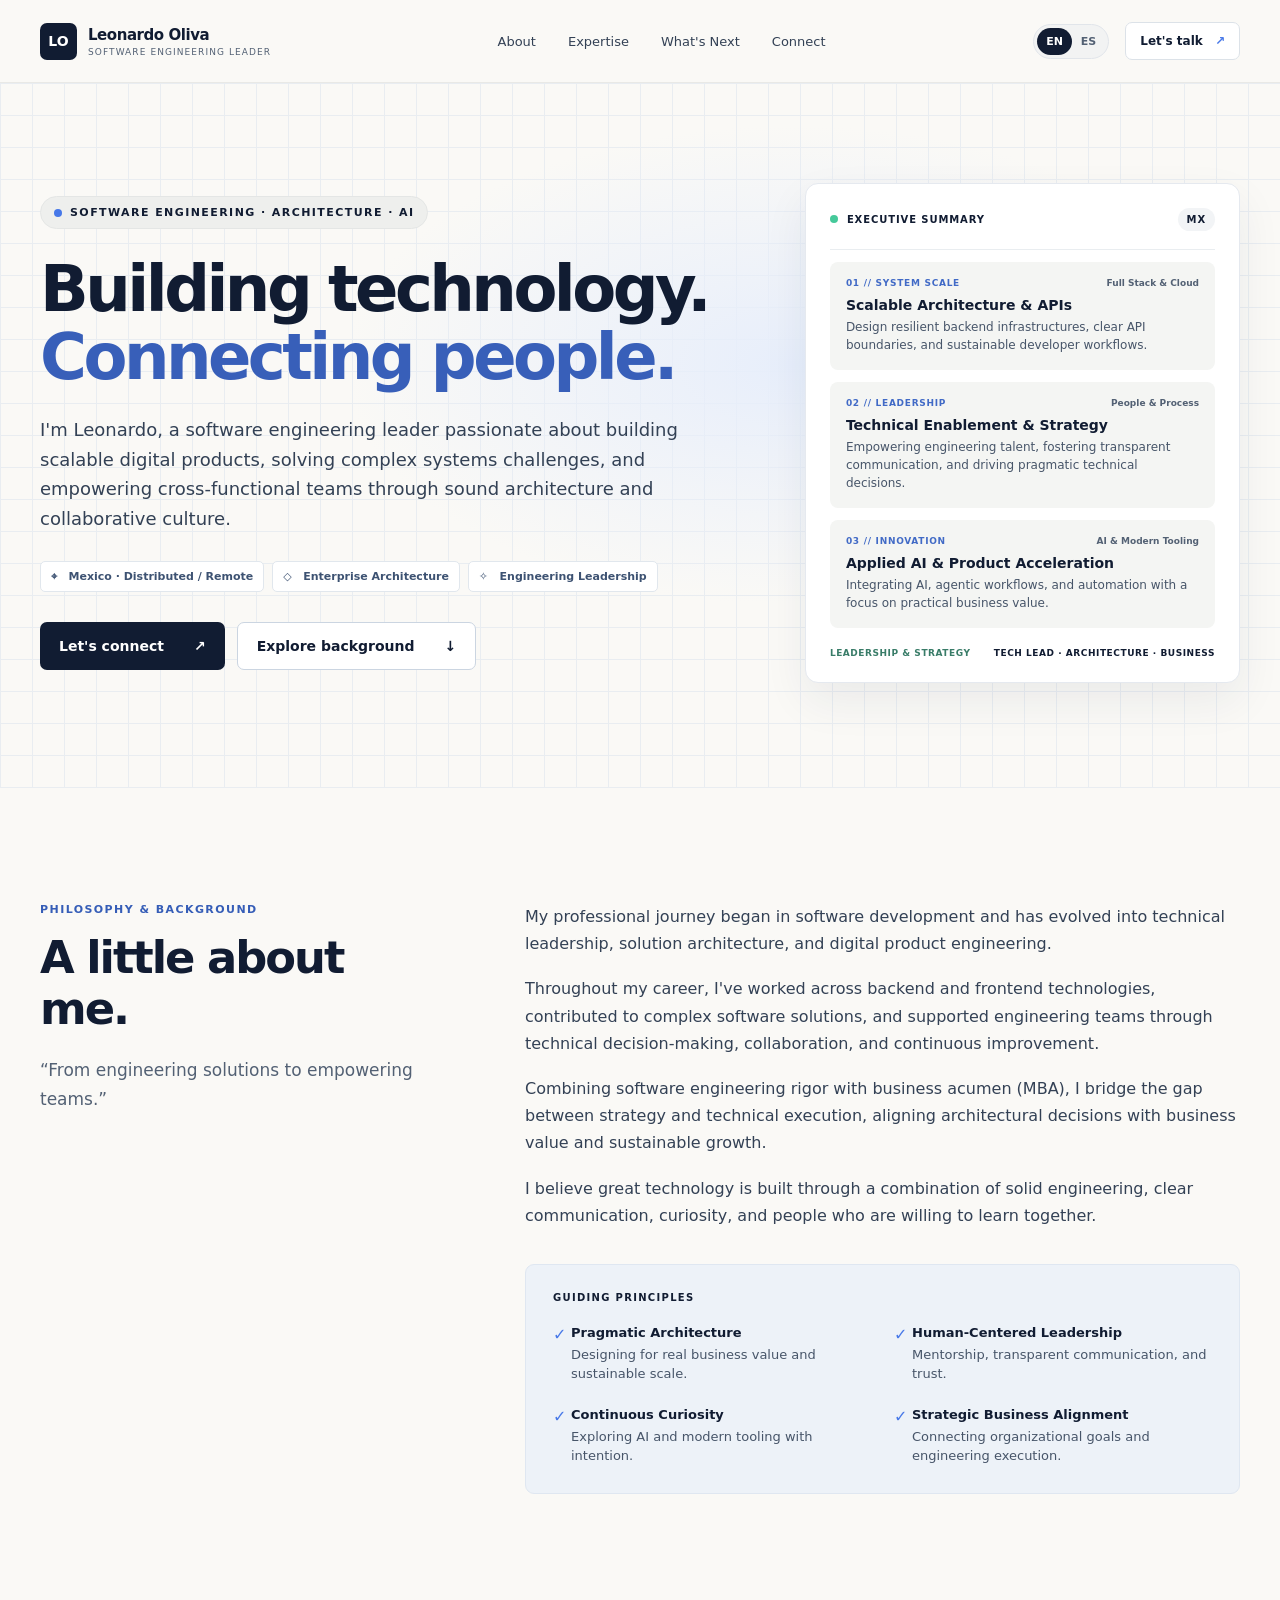
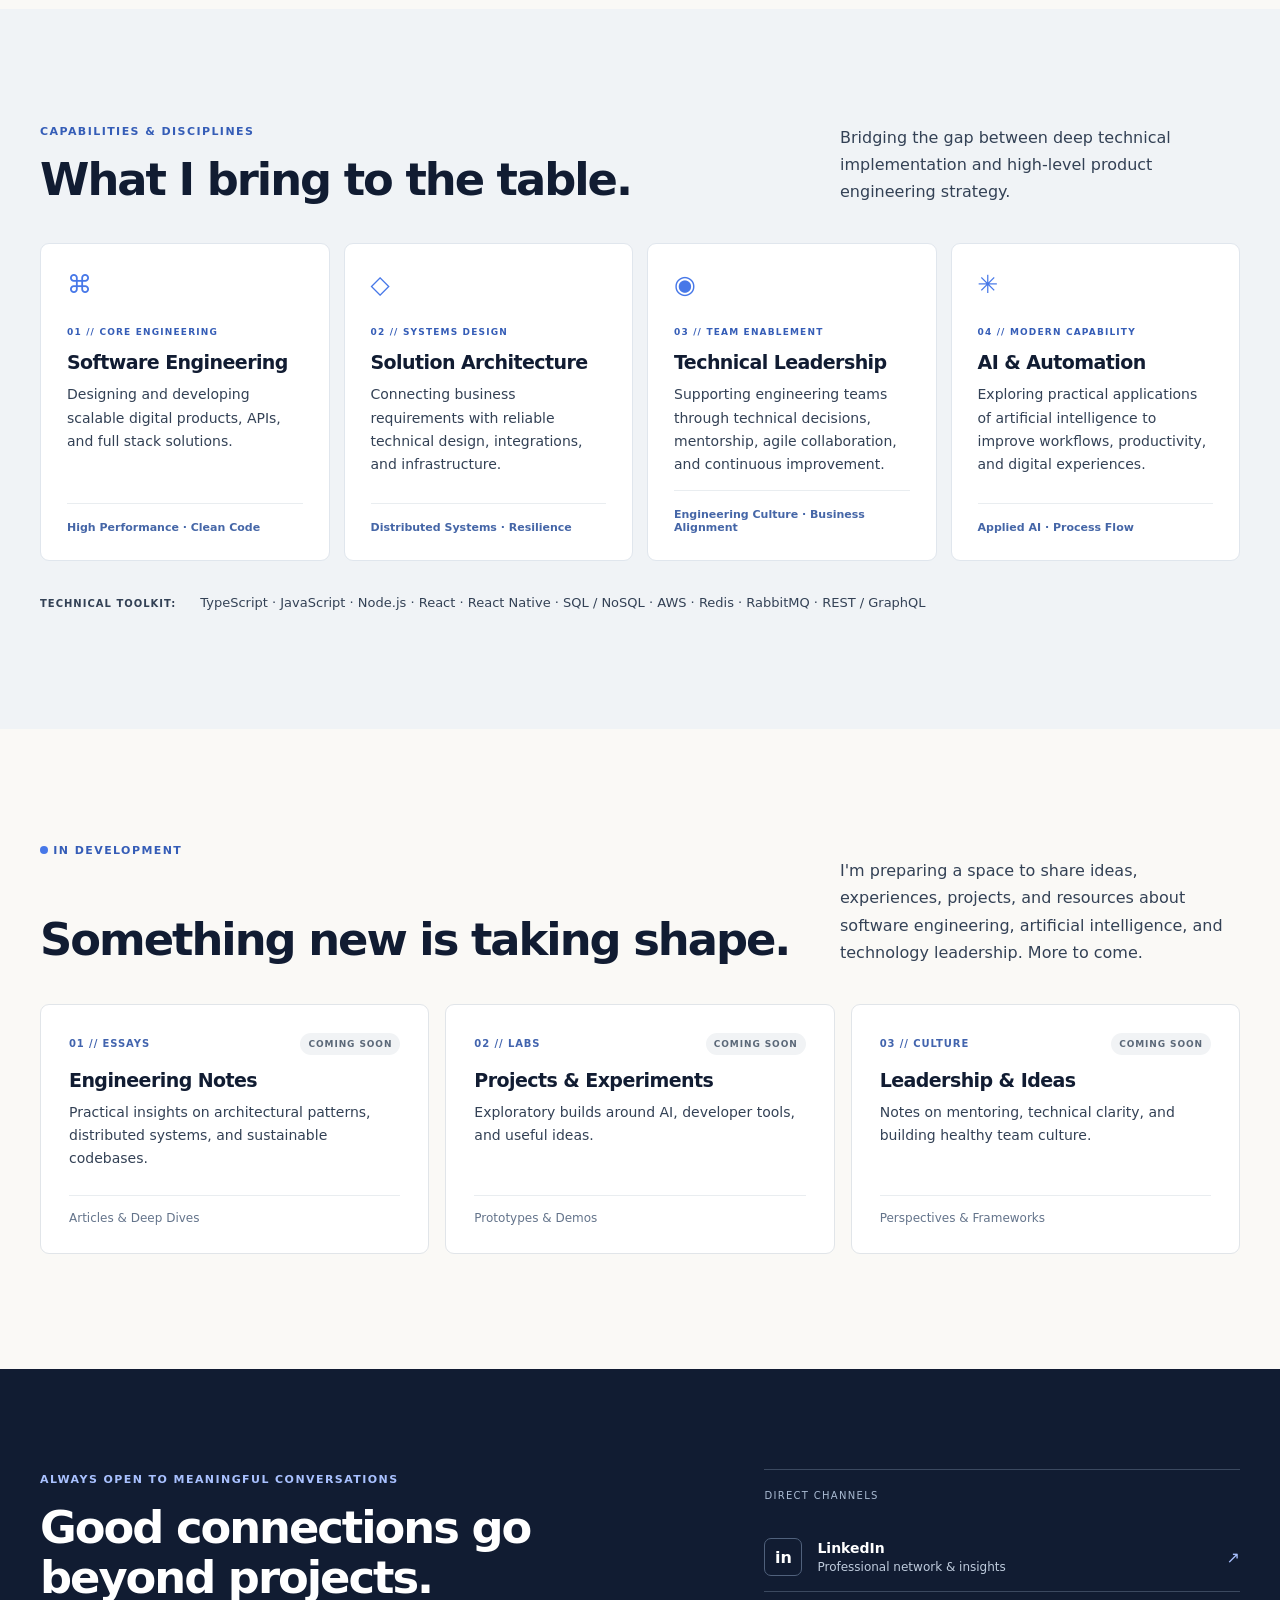
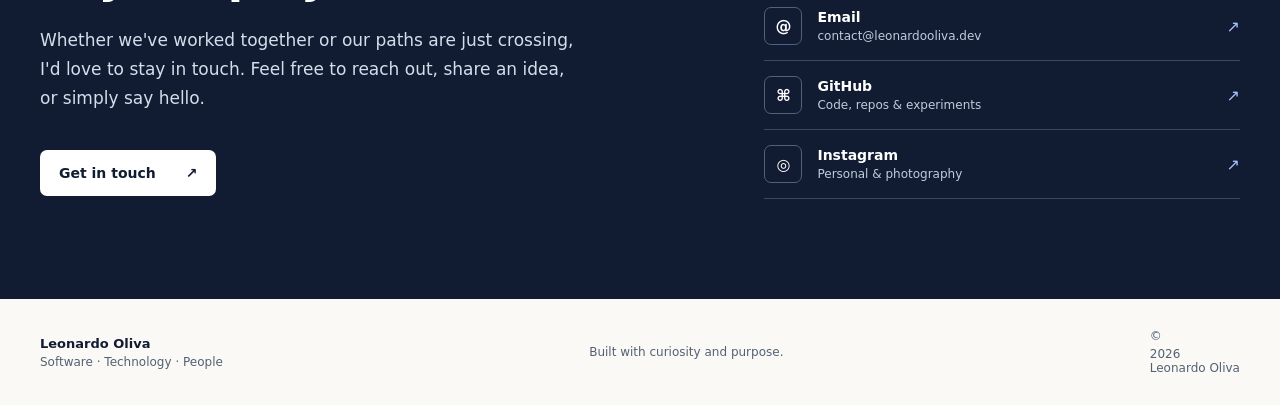
==== index.html @ d80d9355 "Update index" ====
<!doctype html>
<html lang="en"><head><meta charset="utf-8"><meta name="viewport" content="width=device-width,initial-scale=1"><meta name="theme-color" content="#faf9f6"><meta name="description" content="Leonardo Oliva — software engineering, architecture, and people."><meta property="og:type" content="website"><meta property="og:title" content="Leonardo Oliva — Software Engineering Leader"><meta property="og:description" content="Building technology. Connecting people."><meta name="twitter:card" content="summary"><link rel="icon" href="/favicon.svg" type="image/svg+xml"><link rel="stylesheet" href="/style.css"><title>Leonardo Oliva — Software Engineering Leader</title></head>
<body><a class="skip" href="#main" data-i="skip">Skip to content</a><header class="header"><div class="nav wrap"><a class="brand" href="#hero"><span class="logo">LO</span><span><strong>Leonardo Oliva</strong><small data-i="role">SOFTWARE ENGINEERING LEADER</small></span></a><nav id="nav-links" aria-label="Main navigation"><a href="#about" data-i="navAbout">About</a><a href="#expertise" data-i="navExpertise">Expertise</a><a href="#whats-next" data-i="navNext">What's Next</a><a href="#connect" data-i="navConnect">Connect</a></nav><div class="nav-actions"><div class="language" aria-label="Language selection"><button type="button" data-lang="en">EN</button><button type="button" data-lang="es">ES</button></div><a class="nav-cta" href="#connect"><span data-i="talk">Let's talk</span> <span aria-hidden="true">↗</span></a><button class="menu" type="button" aria-expanded="false" aria-controls="nav-links" aria-label="Open menu"><span></span><span></span></button></div></div></header>
<main id="main"><section id="hero" class="hero"><div class="wrap hero-grid"><div class="hero-copy"><div class="eyebrow pill"><span class="dot"></span><span data-i="heroLabel">SOFTWARE ENGINEERING · ARCHITECTURE · AI</span></div><h1><span data-i="hero1">Building technology.</span><br><span class="blue" data-i="hero2">Connecting people.</span></h1><p class="hero-text" data-i="heroDesc">I'm Leonardo, a software engineering leader passionate about building scalable digital products, solving complex systems challenges, and empowering cross-functional teams through sound architecture and collaborative culture.</p><div class="tags"><span data-i="tag1">⌖ &nbsp; Mexico · Distributed / Remote</span><span data-i="tag2">◇ &nbsp; Enterprise Architecture</span><span data-i="tag3">✧ &nbsp; Engineering Leadership</span></div><div class="buttons"><a class="button primary" href="#connect"><span data-i="connect">Let's connect</span><span>↗</span></a><a class="button secondary" href="#about"><span data-i="explore">Explore background</span><span>↓</span></a></div></div><aside class="summary"><div class="summary-head"><span><i class="green"></i><span data-i="summary">EXECUTIVE SUMMARY</span></span><span class="country">MX</span></div><div class="summary-item"><div class="item-top"><span data-i="s1label">01 // SYSTEM SCALE</span><span>Full Stack & Cloud</span></div><h3 data-i="s1title">Scalable Architecture & APIs</h3><p data-i="s1desc">Design resilient backend infrastructures, clear API boundaries, and sustainable developer workflows.</p></div><div class="summary-item"><div class="item-top"><span data-i="s2label">02 // LEADERSHIP</span><span data-i="s2tag">People & Process</span></div><h3 data-i="s2title">Technical Enablement & Strategy</h3><p data-i="s2desc">Empowering engineering talent, fostering transparent communication, and driving pragmatic technical decisions.</p></div><div class="summary-item"><div class="item-top"><span data-i="s3label">03 // INNOVATION</span><span data-i="s3tag">AI & Modern Tooling</span></div><h3 data-i="s3title">Applied AI & Product Acceleration</h3><p data-i="s3desc">Integrating AI, agentic workflows, and automation with a focus on practical business value.</p></div><div class="summary-foot"><span data-i="leadership">LEADERSHIP & STRATEGY</span><span data-i="summaryFoot">TECH LEAD · ARCHITECTURE · BUSINESS</span></div></aside></div></section>
<section id="about" class="section wrap about"><div><div class="eyebrow" data-i="aboutLabel">PHILOSOPHY & BACKGROUND</div><h2 data-i="aboutTitle">A little about me.</h2><p class="quote" data-i="quote">“From engineering solutions to empowering teams.”</p></div><div class="about-body"><p data-i="bio1">My professional journey began in software development and has evolved into technical leadership, solution architecture, and digital product engineering.</p><p data-i="bio2">Throughout my career, I've worked across backend and frontend technologies, contributed to complex software solutions, and supported engineering teams through technical decision-making, collaboration, and continuous improvement.</p><p data-i="bio3">Combining software engineering rigor with business acumen (MBA), I bridge the gap between strategy and technical execution, aligning architectural decisions with business value and sustainable growth.</p><p data-i="bio4">I believe great technology is built through a combination of solid engineering, clear communication, curiosity, and people who are willing to learn together.</p><div class="principles"><h3 data-i="principles">GUIDING PRINCIPLES</h3><div class="principles-grid"><div><b data-i="p1">Pragmatic Architecture</b><span data-i="p1d">Designing for real business value and sustainable scale.</span></div><div><b data-i="p2">Human-Centered Leadership</b><span data-i="p2d">Mentorship, transparent communication, and trust.</span></div><div><b data-i="p3">Continuous Curiosity</b><span data-i="p3d">Exploring AI and modern tooling with intention.</span></div><div><b data-i="p4">Strategic Business Alignment</b><span data-i="p4d">Connecting organizational goals and engineering execution.</span></div></div></div></div></section>
<section id="expertise" class="section expertise"><div class="wrap"><div class="section-head"><div><div class="eyebrow" data-i="expertLabel">CAPABILITIES & DISCIPLINES</div><h2 data-i="expertTitle">What I bring to the table.</h2></div><p data-i="expertIntro">Bridging the gap between deep technical implementation and high-level product engineering strategy.</p></div><div class="cards"><article class="card"><div class="card-icon">⌘</div><div class="eyebrow" data-i="e1label">01 // CORE ENGINEERING</div><h3 data-i="e1">Software Engineering</h3><p data-i="e1d">Designing and developing scalable digital products, APIs, and full stack solutions.</p><div class="card-foot" data-i="e1f">High Performance · Clean Code</div></article><article class="card"><div class="card-icon">◇</div><div class="eyebrow" data-i="e2label">02 // SYSTEMS DESIGN</div><h3 data-i="e2">Solution Architecture</h3><p data-i="e2d">Connecting business requirements with reliable technical design, integrations, and infrastructure.</p><div class="card-foot" data-i="e2f">Distributed Systems · Resilience</div></article><article class="card"><div class="card-icon">◉</div><div class="eyebrow" data-i="e3label">03 // TEAM ENABLEMENT</div><h3 data-i="e3">Technical Leadership</h3><p data-i="e3d">Supporting engineering teams through technical decisions, mentorship, agile collaboration, and continuous improvement.</p><div class="card-foot" data-i="e3f">Engineering Culture · Business Alignment</div></article><article class="card"><div class="card-icon">✳</div><div class="eyebrow" data-i="e4label">04 // MODERN CAPABILITY</div><h3 data-i="e4">AI & Automation</h3><p data-i="e4d">Exploring practical applications of artificial intelligence to improve workflows, productivity, and digital experiences.</p><div class="card-foot" data-i="e4f">Applied AI · Process Flow</div></article></div><div class="toolkit"><b data-i="toolkit">TECHNICAL TOOLKIT:</b><span>TypeScript · JavaScript · Node.js · React · React Native · SQL / NoSQL · AWS · Redis · RabbitMQ · REST / GraphQL</span></div></div></section>
<section id="whats-next" class="section wrap next"><div class="eyebrow"><span class="dot"></span> <span data-i="development">IN DEVELOPMENT</span></div><div class="section-head"><h2 data-i="nextTitle">Something new is taking shape.</h2><p data-i="nextDesc">I'm preparing a space to share ideas, experiences, projects, and resources about software engineering, artificial intelligence, and technology leadership. More to come.</p></div><div class="next-grid"><article><div class="next-top"><span data-i="n1label">01 // ESSAYS</span><span data-i="soon">COMING SOON</span></div><h3 data-i="n1">Engineering Notes</h3><p data-i="n1d">Practical insights on architectural patterns, distributed systems, and sustainable codebases.</p><div class="next-foot" data-i="n1f">Articles & Deep Dives</div></article><article><div class="next-top"><span data-i="n2label">02 // LABS</span><span data-i="soon">COMING SOON</span></div><h3 data-i="n2">Projects & Experiments</h3><p data-i="n2d">Exploratory builds around AI, developer tools, and useful ideas.</p><div class="next-foot" data-i="n2f">Prototypes & Demos</div></article><article><div class="next-top"><span data-i="n3label">03 // CULTURE</span><span data-i="soon">COMING SOON</span></div><h3 data-i="n3">Leadership & Ideas</h3><p data-i="n3d">Notes on mentoring, technical clarity, and building healthy team culture.</p><div class="next-foot" data-i="n3f">Perspectives & Frameworks</div></article></div></section>
<section id="connect" class="contact"><div class="wrap contact-grid"><div><div class="eyebrow light" data-i="contactLabel">ALWAYS OPEN TO MEANINGFUL CONVERSATIONS</div><h2 data-i="contactTitle">Good connections go beyond projects.</h2><p data-i="contactDesc">Whether we've worked together or our paths are just crossing, I'd love to stay in touch. Feel free to reach out, share an idea, or simply say hello.</p><a class="button white" data-contact="email" href="mailto:contact@leonardooliva.dev"><span data-i="getInTouch">Get in touch</span><span>↗</span></a></div><div class="channels"><div class="channels-title" data-i="channels">DIRECT CHANNELS</div><a data-contact="linkedin" href="https://www.linkedin.com/in/leonardo-oliva" target="_blank" rel="noopener noreferrer"><span class="channel-icon">in</span><span><b>LinkedIn</b><small data-i="linkedinDesc">Professional network & insights</small></span><span class="arrow">↗</span></a><a data-contact="email" href="mailto:contact@leonardooliva.dev"><span class="channel-icon">@</span><span><b>Email</b><small data-contact-text="email">contact@leonardooliva.dev</small></span><span class="arrow">↗</span></a><a data-contact="github" href="https://github.com/leonardooliva" target="_blank" rel="noopener noreferrer"><span class="channel-icon">⌘</span><span><b>GitHub</b><small data-i="githubDesc">Code, repos & experiments</small></span><span class="arrow">↗</span></a><a data-contact="instagram" href="https://instagram.com/" target="_blank" rel="noopener noreferrer"><span class="channel-icon">◎</span><span><b>Instagram</b><small data-i="instagramDesc">Personal & photography</small></span><span class="arrow">↗</span></a></div></div></section></main><footer><div class="wrap footer"><div><b>Leonardo Oliva</b><span data-i="footerTag">Software · Technology · People</span></div><p data-i="footerText">Built with curiosity and purpose.</p><small>© <span id="year"></span> Leonardo Oliva</small></div></footer><script src="/app.js" defer></script></body></html>
---- style.css ----
:root{--ink:#111c32;--blue:#4778e8;--muted:#475569;--line:#dce2e8;--paper:#faf9f6}*{box-sizing:border-box}html{scroll-behavior:smooth;scroll-padding-top:90px}body{margin:0;background:var(--paper);color:var(--ink);font-family:Inter,system-ui,-apple-system,BlinkMacSystemFont,"Segoe UI",sans-serif;-webkit-font-smoothing:antialiased}a{color:inherit;text-decoration:none}button{font:inherit}a:focus-visible,button:focus-visible{outline:3px solid #4778e8;outline-offset:4px}.skip{position:absolute;left:-999px}.skip:focus{left:1rem;top:1rem;z-index:20;background:white;padding:1rem}.wrap{width:min(1200px,calc(100% - 64px));margin:auto}.header{position:sticky;top:0;z-index:10;background:rgba(250,249,246,.94);border-bottom:1px solid #e9e9e6;backdrop-filter:blur(14px)}.nav{height:82px;display:flex;align-items:center;gap:35px}.brand{display:flex;align-items:center;gap:11px;min-width:250px}.logo{display:grid;place-items:center;width:37px;height:37px;border-radius:7px;background:var(--ink);color:white;font-weight:800;font-size:14px}.brand strong,.brand small{display:block}.brand strong{font-size:15px;letter-spacing:-.03em}.brand small{font-size:9px;letter-spacing:.12em;color:#536174;margin-top:3px}.nav nav{display:flex;align-items:center;justify-content:center;gap:32px;flex:1}.nav nav a{font-size:13px;color:#334155}.nav nav a:hover{color:var(--blue)}.nav-actions{display:flex;align-items:center;gap:16px}.language{display:flex;padding:3px;border:1px solid #e1e5ea;border-radius:30px;background:#f2f3f3}.language button{border:0;background:transparent;color:#536174;border-radius:20px;font-size:11px;font-weight:700;padding:7px 9px;cursor:pointer}.language button.active{background:var(--ink);color:#fff}.nav-cta{font-size:12px;font-weight:700;border:1px solid var(--line);border-radius:7px;padding:11px 14px;background:#fff;white-space:nowrap}.nav-cta span:last-child{color:var(--blue);margin-left:8px}.menu{display:none}.hero{background:radial-gradient(ellipse at 62% 40%,#e7eefb 0,transparent 40%),linear-gradient(#e9edf1 1px,transparent 1px),linear-gradient(90deg,#e9edf1 1px,transparent 1px);background-size:auto,32px 32px,32px 32px}.hero-grid{display:grid;grid-template-columns:1.25fr .8fr;gap:85px;align-items:center;padding-top:100px;padding-bottom:105px}.eyebrow{font-size:11px;letter-spacing:.13em;font-weight:800;color:#355db7}.pill{display:inline-flex;align-items:center;gap:8px;color:var(--ink);background:#eeefed;border:1px solid #e4e6e5;border-radius:30px;padding:9px 13px}.dot,.green{display:inline-block;width:8px;height:8px;border-radius:50%;background:#4778e8}.green{background:#45c99a;margin-right:9px}h1,h2,h3,p{margin-top:0}h1{font-size:clamp(43px,5vw,66px);letter-spacing:-.055em;line-height:1.05;margin:27px 0 24px;font-weight:750}.blue{color:#385fb9}.hero-text{font-size:18px;line-height:1.65;max-width:650px;color:#334155}.tags{display:flex;flex-wrap:wrap;gap:8px;margin:27px 0}.tags span{font-size:11px;font-weight:700;color:#3d5272;background:#fff;border:1px solid #e1e7ed;padding:8px 10px;border-radius:5px}.buttons{display:flex;gap:12px;flex-wrap:wrap;margin-top:30px}.button{display:inline-flex;justify-content:space-between;align-items:center;gap:30px;padding:15px 19px;border-radius:7px;font-size:14px;font-weight:700;transition:transform .2s,background .2s}.button:hover{transform:translateY(-2px)}.primary{background:var(--ink);color:white}.secondary{border:1px solid #cbd5e1;background:white}.summary{background:#fff;border:1px solid #e5e9ef;border-radius:13px;padding:24px;box-shadow:0 18px 45px #172c4712}.summary-head,.summary-foot,.item-top,.next-top{display:flex;justify-content:space-between;align-items:center}.summary-head{font-size:10px;font-weight:800;letter-spacing:.09em;border-bottom:1px solid #e9edf0;padding-bottom:18px}.country{background:#f2f4f6;border-radius:20px;padding:6px 9px}.summary-item{background:#f4f5f3;border-radius:8px;padding:16px;margin-top:12px}.item-top{font-size:9px;font-weight:800;letter-spacing:.08em;color:#416ac6;gap:10px}.item-top span:last-child{color:#536174;letter-spacing:0}.summary-item h3{font-size:14px;margin:9px 0 5px}.summary-item p{font-size:12px;line-height:1.5;color:#475569;margin:0}.summary-foot{margin-top:20px;font-size:9px;font-weight:800;letter-spacing:.06em;gap:10px}.summary-foot span:first-child{color:#397c68}.section{padding-top:115px;padding-bottom:115px}.about{display:grid;grid-template-columns:.7fr 1.3fr;gap:100px}h2{font-size:clamp(34px,3.5vw,48px);letter-spacing:-.045em;line-height:1.13;margin:17px 0 22px}p{line-height:1.7;color:#334155}.quote{font-size:17px;color:#536174}.about-body>p{font-size:16px;margin-bottom:18px}.principles{margin-top:35px;padding:27px;background:#edf2f8;border:1px solid #dfe7f1;border-radius:9px}.principles h3,.channels-title{font-size:10px;letter-spacing:.13em;margin-bottom:22px}.principles-grid{display:grid;grid-template-columns:1fr 1fr;gap:23px}.principles-grid div{padding-left:18px;position:relative}.principles-grid div:before{content:'✓';position:absolute;left:0;color:#4778e8}.principles-grid b,.principles-grid span{display:block;font-size:13px}.principles-grid span{margin-top:5px;color:#475569;line-height:1.5}.expertise{background:#f0f3f6}.section-head{display:flex;justify-content:space-between;align-items:end;gap:40px;margin-bottom:38px}.section-head h2{margin-bottom:0}.section-head>p{max-width:400px;margin-bottom:0}.cards{display:grid;grid-template-columns:repeat(4,1fr);gap:14px}.card{background:white;border:1px solid #e0e6ed;border-radius:9px;padding:26px;display:flex;flex-direction:column;min-height:300px}.card-icon{font-size:25px;color:#4778e8;margin-bottom:28px}.card .eyebrow{font-size:9px}.card h3,.next-grid h3{font-size:19px;letter-spacing:-.03em;margin:14px 0 10px}.card p,.next-grid p{font-size:14px;line-height:1.65}.card-foot{border-top:1px solid #e9edf0;margin-top:auto;padding-top:17px;color:#4566a7;font-size:11px;font-weight:700}.toolkit{display:flex;gap:24px;align-items:baseline;margin-top:30px;font-size:13px;color:#334155;line-height:1.8}.toolkit b{white-space:nowrap;font-size:10px;letter-spacing:.1em}.next .section-head{align-items:end}.next-grid{display:grid;grid-template-columns:repeat(3,1fr);gap:16px}.next-grid article{padding:28px;background:#fff;border:1px solid #e1e5e9;border-radius:9px;min-height:230px;display:flex;flex-direction:column}.next-top{font-size:10px;letter-spacing:.09em;font-weight:800;color:#4264ae}.next-top span:last-child{color:#5b6878;background:#f1f3f5;border-radius:20px;padding:6px 8px;font-size:9px}.next-grid p{margin-bottom:25px}.next-foot{margin-top:auto;border-top:1px solid #e9edf0;padding-top:15px;color:#64748b;font-size:12px}.contact{background:#111c32;color:#fff;padding:100px 0}.contact-grid{display:grid;grid-template-columns:1fr .8fr;gap:130px;align-items:center}.contact h2{max-width:570px}.contact p{color:#d4deeb;max-width:540px;font-size:17px}.light{color:#a9c1ff}.white{margin-top:20px;background:white;color:var(--ink)}.channels{border-top:1px solid #3b4960}.channels-title{color:#aabbd3;padding-top:20px}.channels a{display:flex;align-items:center;gap:15px;padding:15px 0;border-bottom:1px solid #3b4960}.channel-icon{display:grid;place-items:center;width:38px;height:38px;border:1px solid #50617c;border-radius:7px;font-weight:700}.channels b,.channels small{display:block}.channels b{font-size:14px}.channels small{font-size:12px;color:#bfccdd;margin-top:4px}.arrow{margin-left:auto;color:#a9c1ff}.footer{display:flex;align-items:center;justify-content:space-between;gap:20px;padding-top:30px;padding-bottom:30px}.footer b,.footer span{display:block}.footer b{font-size:13px}.footer span,.footer p,.footer small{font-size:12px;color:#536174}.footer span{margin-top:4px}.footer p{margin:0}@media(max-width:950px){.nav nav{gap:15px}.brand{min-width:200px}.hero-grid{gap:35px}.cards{grid-template-columns:repeat(2,1fr)}.contact-grid{gap:60px}}@media(max-width:700px){.wrap{width:min(100% - 40px,1200px)}.nav{height:70px}.brand{min-width:0;flex:1}.brand small{font-size:8px}.nav-cta{display:none}.nav nav{display:none;position:absolute;top:69px;left:0;right:0;background:#faf9f6;border-bottom:1px solid var(--line);padding:18px 20px 24px;box-shadow:0 15px 25px #111c3212}.nav nav.open{display:flex;flex-direction:column;align-items:stretch;gap:0}.nav nav a{font-size:15px;padding:13px}.menu{display:flex;width:38px;height:38px;border:1px solid var(--line);border-radius:7px;background:white;flex-direction:column;justify-content:center;align-items:center;gap:5px}.menu span{width:17px;height:2px;background:var(--ink)}.hero-grid{grid-template-columns:1fr;gap:45px;padding-top:65px;padding-bottom:70px}h1{font-size:clamp(39px,10vw,56px)}.hero-text{font-size:16px}.section{padding-top:75px;padding-bottom:75px}.about{grid-template-columns:1fr;gap:20px}.section-head{display:block}.section-head>p{margin-top:18px}.cards,.next-grid{grid-template-columns:1fr}.card{min-height:230px}.card-icon{margin-bottom:20px}.toolkit{display:block}.toolkit b{display:block;margin-bottom:8px}.contact{padding:75px 0}.contact-grid{grid-template-columns:1fr;gap:48px}.footer{align-items:flex-start;flex-direction:column}.principles-grid{grid-template-columns:1fr}.summary{padding:18px}.summary-foot{font-size:8px}.buttons .button{flex:1;white-space:nowrap}}@media(prefers-reduced-motion:reduce){html{scroll-behavior:auto}*,*:before,*:after{transition:none!important}}
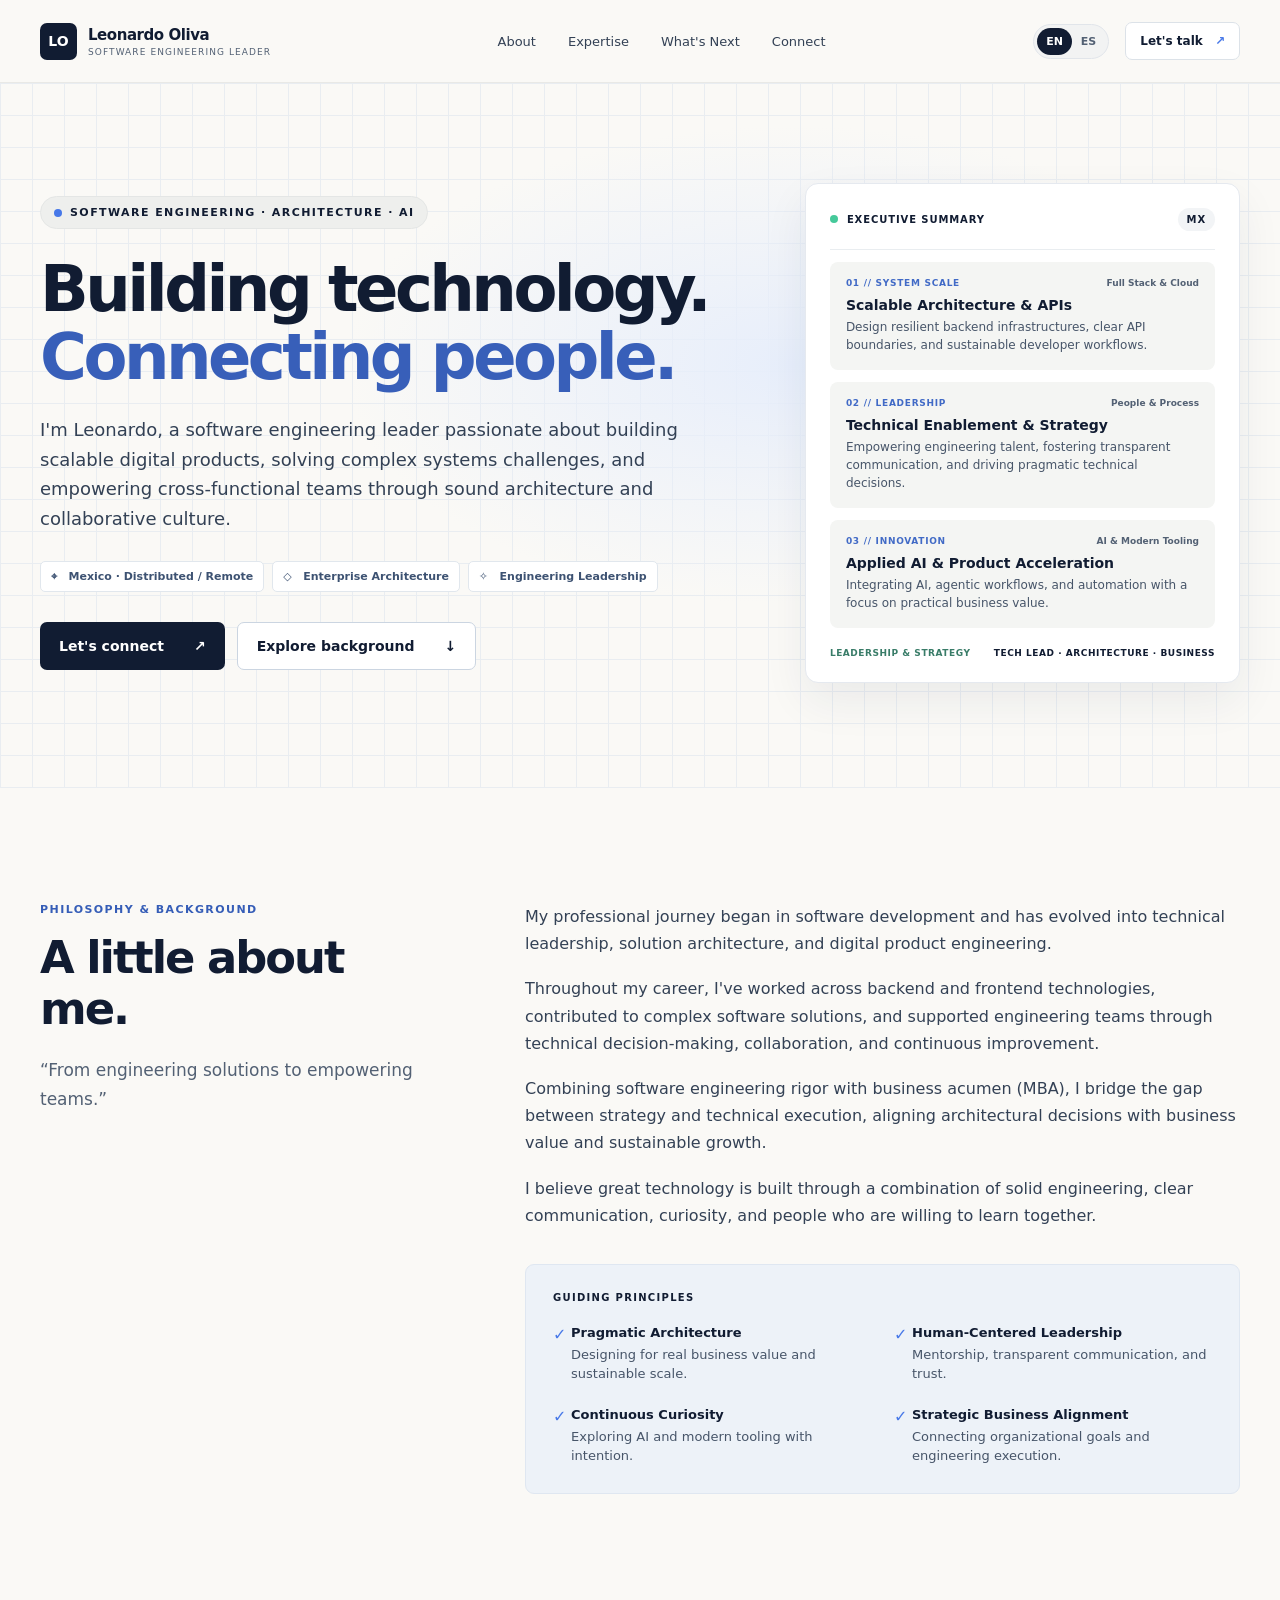
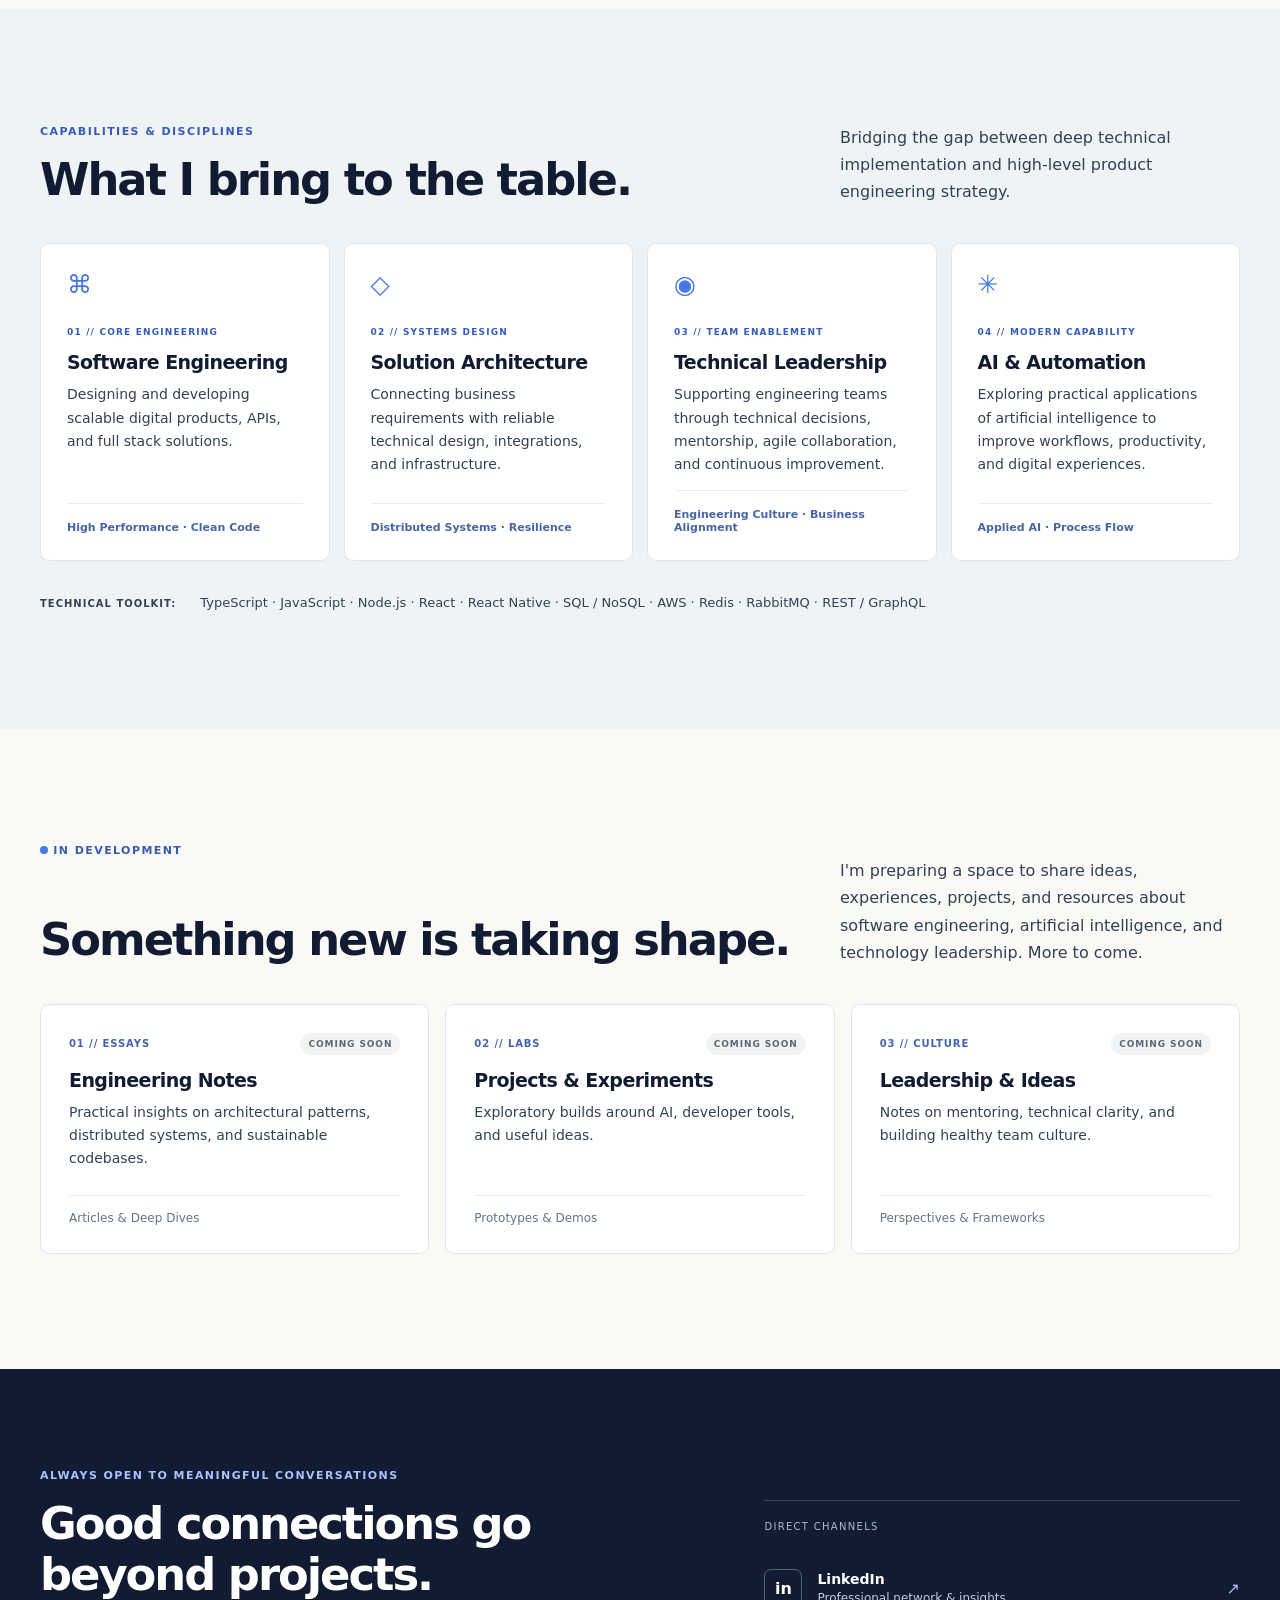
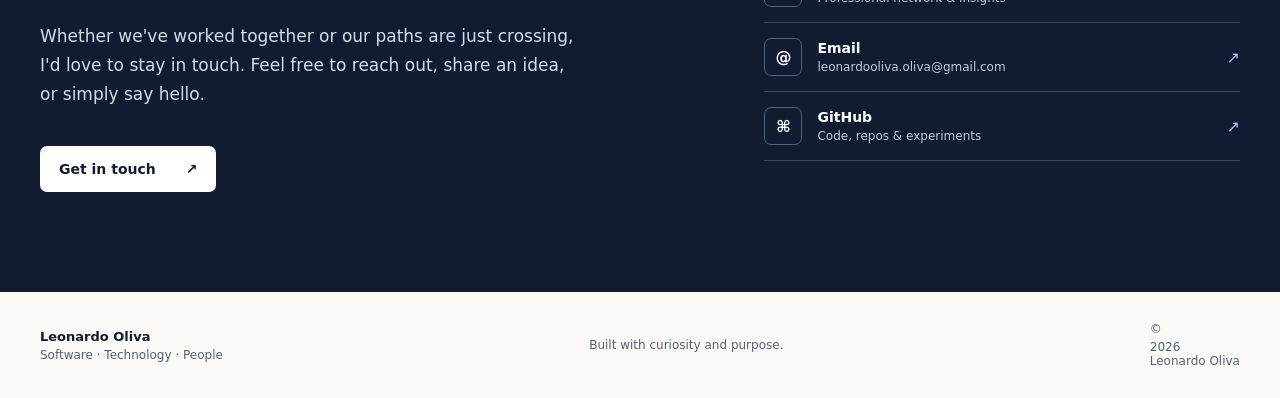
==== commit 03adf75f: "Update data" ====
--- a/index.html
+++ b/index.html
@@ -5,4 +5,4 @@
 <section id="about" class="section wrap about"><div><div class="eyebrow" data-i="aboutLabel">PHILOSOPHY & BACKGROUND</div><h2 data-i="aboutTitle">A little about me.</h2><p class="quote" data-i="quote">“From engineering solutions to empowering teams.”</p></div><div class="about-body"><p data-i="bio1">My professional journey began in software development and has evolved into technical leadership, solution architecture, and digital product engineering.</p><p data-i="bio2">Throughout my career, I've worked across backend and frontend technologies, contributed to complex software solutions, and supported engineering teams through technical decision-making, collaboration, and continuous improvement.</p><p data-i="bio3">Combining software engineering rigor with business acumen (MBA), I bridge the gap between strategy and technical execution, aligning architectural decisions with business value and sustainable growth.</p><p data-i="bio4">I believe great technology is built through a combination of solid engineering, clear communication, curiosity, and people who are willing to learn together.</p><div class="principles"><h3 data-i="principles">GUIDING PRINCIPLES</h3><div class="principles-grid"><div><b data-i="p1">Pragmatic Architecture</b><span data-i="p1d">Designing for real business value and sustainable scale.</span></div><div><b data-i="p2">Human-Centered Leadership</b><span data-i="p2d">Mentorship, transparent communication, and trust.</span></div><div><b data-i="p3">Continuous Curiosity</b><span data-i="p3d">Exploring AI and modern tooling with intention.</span></div><div><b data-i="p4">Strategic Business Alignment</b><span data-i="p4d">Connecting organizational goals and engineering execution.</span></div></div></div></div></section>
 <section id="expertise" class="section expertise"><div class="wrap"><div class="section-head"><div><div class="eyebrow" data-i="expertLabel">CAPABILITIES & DISCIPLINES</div><h2 data-i="expertTitle">What I bring to the table.</h2></div><p data-i="expertIntro">Bridging the gap between deep technical implementation and high-level product engineering strategy.</p></div><div class="cards"><article class="card"><div class="card-icon">⌘</div><div class="eyebrow" data-i="e1label">01 // CORE ENGINEERING</div><h3 data-i="e1">Software Engineering</h3><p data-i="e1d">Designing and developing scalable digital products, APIs, and full stack solutions.</p><div class="card-foot" data-i="e1f">High Performance · Clean Code</div></article><article class="card"><div class="card-icon">◇</div><div class="eyebrow" data-i="e2label">02 // SYSTEMS DESIGN</div><h3 data-i="e2">Solution Architecture</h3><p data-i="e2d">Connecting business requirements with reliable technical design, integrations, and infrastructure.</p><div class="card-foot" data-i="e2f">Distributed Systems · Resilience</div></article><article class="card"><div class="card-icon">◉</div><div class="eyebrow" data-i="e3label">03 // TEAM ENABLEMENT</div><h3 data-i="e3">Technical Leadership</h3><p data-i="e3d">Supporting engineering teams through technical decisions, mentorship, agile collaboration, and continuous improvement.</p><div class="card-foot" data-i="e3f">Engineering Culture · Business Alignment</div></article><article class="card"><div class="card-icon">✳</div><div class="eyebrow" data-i="e4label">04 // MODERN CAPABILITY</div><h3 data-i="e4">AI & Automation</h3><p data-i="e4d">Exploring practical applications of artificial intelligence to improve workflows, productivity, and digital experiences.</p><div class="card-foot" data-i="e4f">Applied AI · Process Flow</div></article></div><div class="toolkit"><b data-i="toolkit">TECHNICAL TOOLKIT:</b><span>TypeScript · JavaScript · Node.js · React · React Native · SQL / NoSQL · AWS · Redis · RabbitMQ · REST / GraphQL</span></div></div></section>
 <section id="whats-next" class="section wrap next"><div class="eyebrow"><span class="dot"></span> <span data-i="development">IN DEVELOPMENT</span></div><div class="section-head"><h2 data-i="nextTitle">Something new is taking shape.</h2><p data-i="nextDesc">I'm preparing a space to share ideas, experiences, projects, and resources about software engineering, artificial intelligence, and technology leadership. More to come.</p></div><div class="next-grid"><article><div class="next-top"><span data-i="n1label">01 // ESSAYS</span><span data-i="soon">COMING SOON</span></div><h3 data-i="n1">Engineering Notes</h3><p data-i="n1d">Practical insights on architectural patterns, distributed systems, and sustainable codebases.</p><div class="next-foot" data-i="n1f">Articles & Deep Dives</div></article><article><div class="next-top"><span data-i="n2label">02 // LABS</span><span data-i="soon">COMING SOON</span></div><h3 data-i="n2">Projects & Experiments</h3><p data-i="n2d">Exploratory builds around AI, developer tools, and useful ideas.</p><div class="next-foot" data-i="n2f">Prototypes & Demos</div></article><article><div class="next-top"><span data-i="n3label">03 // CULTURE</span><span data-i="soon">COMING SOON</span></div><h3 data-i="n3">Leadership & Ideas</h3><p data-i="n3d">Notes on mentoring, technical clarity, and building healthy team culture.</p><div class="next-foot" data-i="n3f">Perspectives & Frameworks</div></article></div></section>
-<section id="connect" class="contact"><div class="wrap contact-grid"><div><div class="eyebrow light" data-i="contactLabel">ALWAYS OPEN TO MEANINGFUL CONVERSATIONS</div><h2 data-i="contactTitle">Good connections go beyond projects.</h2><p data-i="contactDesc">Whether we've worked together or our paths are just crossing, I'd love to stay in touch. Feel free to reach out, share an idea, or simply say hello.</p><a class="button white" data-contact="email" href="mailto:contact@leonardooliva.dev"><span data-i="getInTouch">Get in touch</span><span>↗</span></a></div><div class="channels"><div class="channels-title" data-i="channels">DIRECT CHANNELS</div><a data-contact="linkedin" href="https://www.linkedin.com/in/leonardo-oliva" target="_blank" rel="noopener noreferrer"><span class="channel-icon">in</span><span><b>LinkedIn</b><small data-i="linkedinDesc">Professional network & insights</small></span><span class="arrow">↗</span></a><a data-contact="email" href="mailto:contact@leonardooliva.dev"><span class="channel-icon">@</span><span><b>Email</b><small data-contact-text="email">contact@leonardooliva.dev</small></span><span class="arrow">↗</span></a><a data-contact="github" href="https://github.com/leonardooliva" target="_blank" rel="noopener noreferrer"><span class="channel-icon">⌘</span><span><b>GitHub</b><small data-i="githubDesc">Code, repos & experiments</small></span><span class="arrow">↗</span></a><a data-contact="instagram" href="https://instagram.com/" target="_blank" rel="noopener noreferrer"><span class="channel-icon">◎</span><span><b>Instagram</b><small data-i="instagramDesc">Personal & photography</small></span><span class="arrow">↗</span></a></div></div></section></main><footer><div class="wrap footer"><div><b>Leonardo Oliva</b><span data-i="footerTag">Software · Technology · People</span></div><p data-i="footerText">Built with curiosity and purpose.</p><small>© <span id="year"></span> Leonardo Oliva</small></div></footer><script src="/app.js" defer></script></body></html>
+<section id="connect" class="contact"><div class="wrap contact-grid"><div><div class="eyebrow light" data-i="contactLabel">ALWAYS OPEN TO MEANINGFUL CONVERSATIONS</div><h2 data-i="contactTitle">Good connections go beyond projects.</h2><p data-i="contactDesc">Whether we've worked together or our paths are just crossing, I'd love to stay in touch. Feel free to reach out, share an idea, or simply say hello.</p><a class="button white" data-contact="email" href="mailto:leonardooliva.oliva@gmail.com"><span data-i="getInTouch">Get in touch</span><span>↗</span></a></div><div class="channels"><div class="channels-title" data-i="channels">DIRECT CHANNELS</div><a data-contact="linkedin" href="https://www.linkedin.com/in/leonardo-oliva-monjaras/" target="_blank" rel="noopener noreferrer"><span class="channel-icon">in</span><span><b>LinkedIn</b><small data-i="linkedinDesc">Professional network & insights</small></span><span class="arrow">↗</span></a><a data-contact="email" href="mailto:leonardooliva.oliva@gmail.com"><span class="channel-icon">@</span><span><b>Email</b><small data-contact-text="email">leonardooliva.oliva@gmail.com</small></span><span class="arrow">↗</span></a><a data-contact="github" href="https://github.com/LeoOliva" target="_blank" rel="noopener noreferrer"><span class="channel-icon">⌘</span><span><b>GitHub</b><small data-i="githubDesc">Code, repos & experiments</small></span><span class="arrow">↗</span></a></div></div></section></main><footer><div class="wrap footer"><div><b>Leonardo Oliva</b><span data-i="footerTag">Software · Technology · People</span></div><p data-i="footerText">Built with curiosity and purpose.</p><small>© <span id="year"></span> Leonardo Oliva</small></div></footer><script src="/app.js" defer></script></body></html>
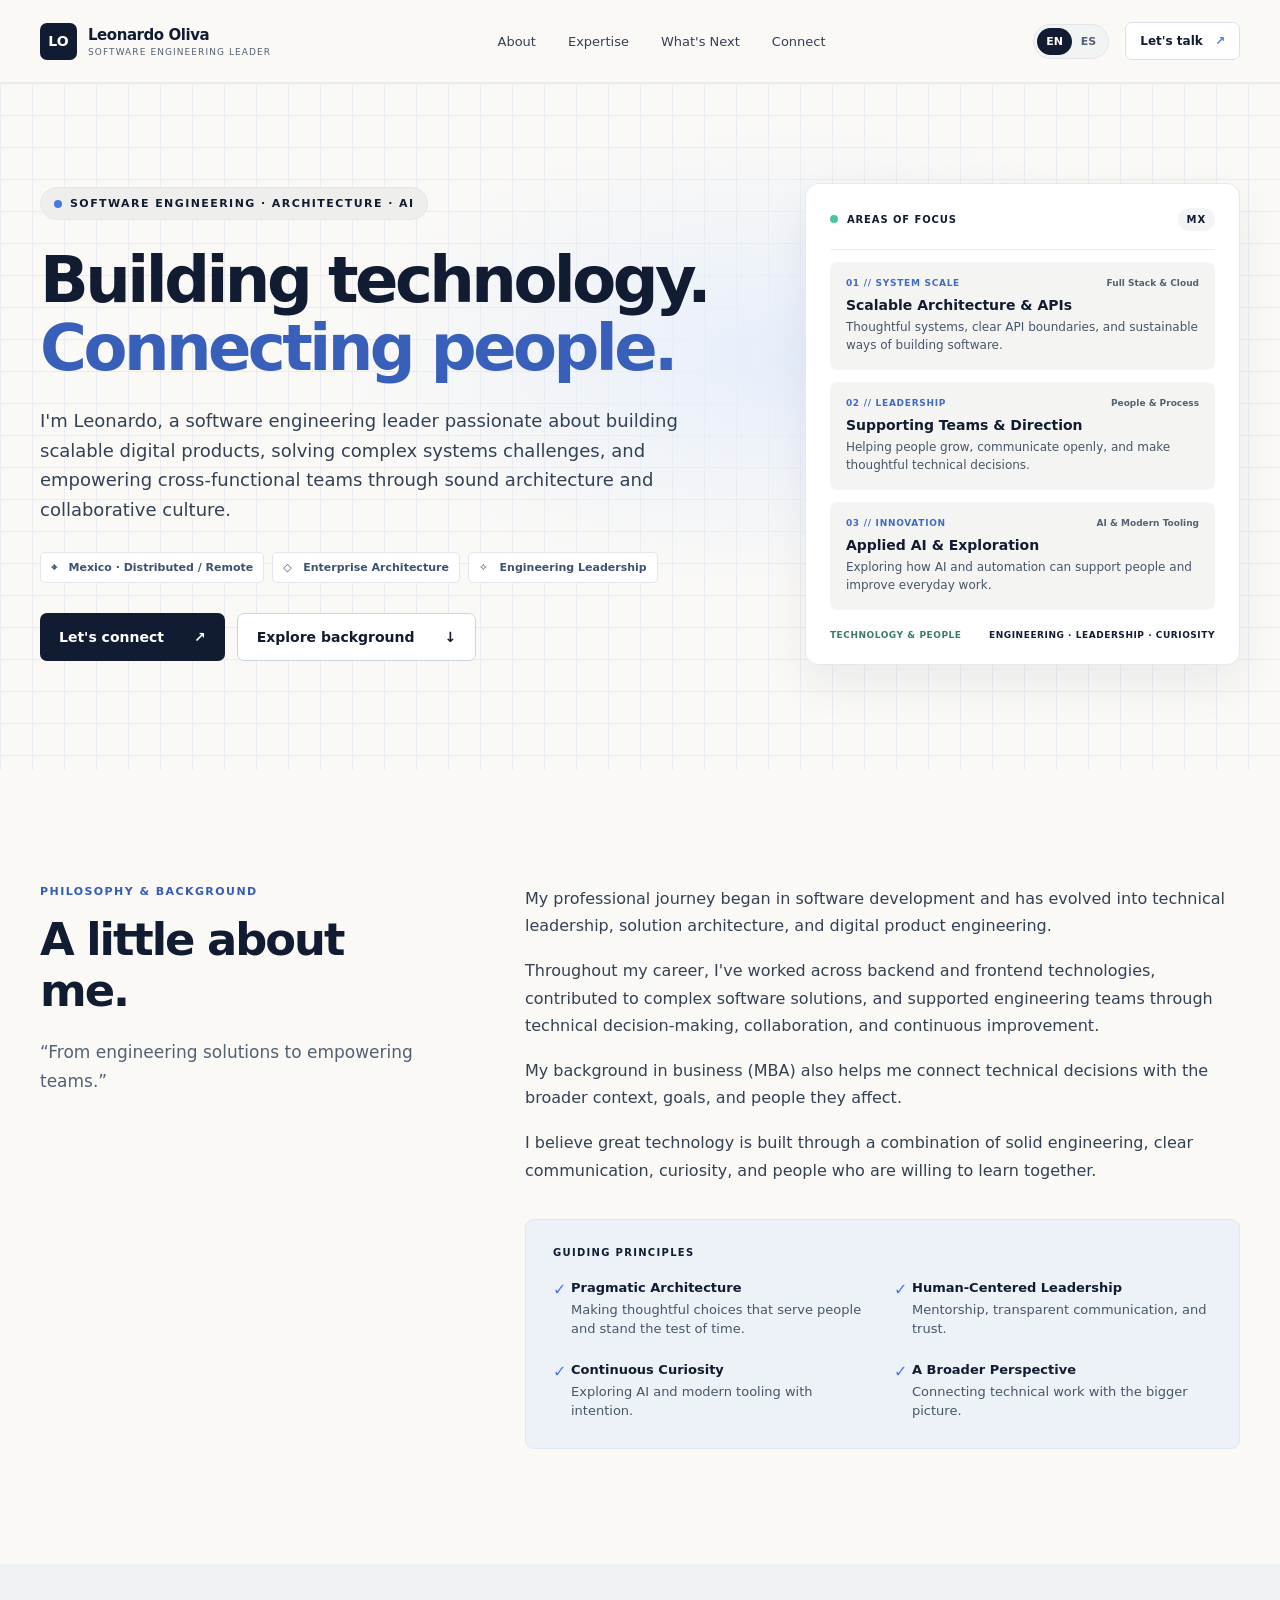
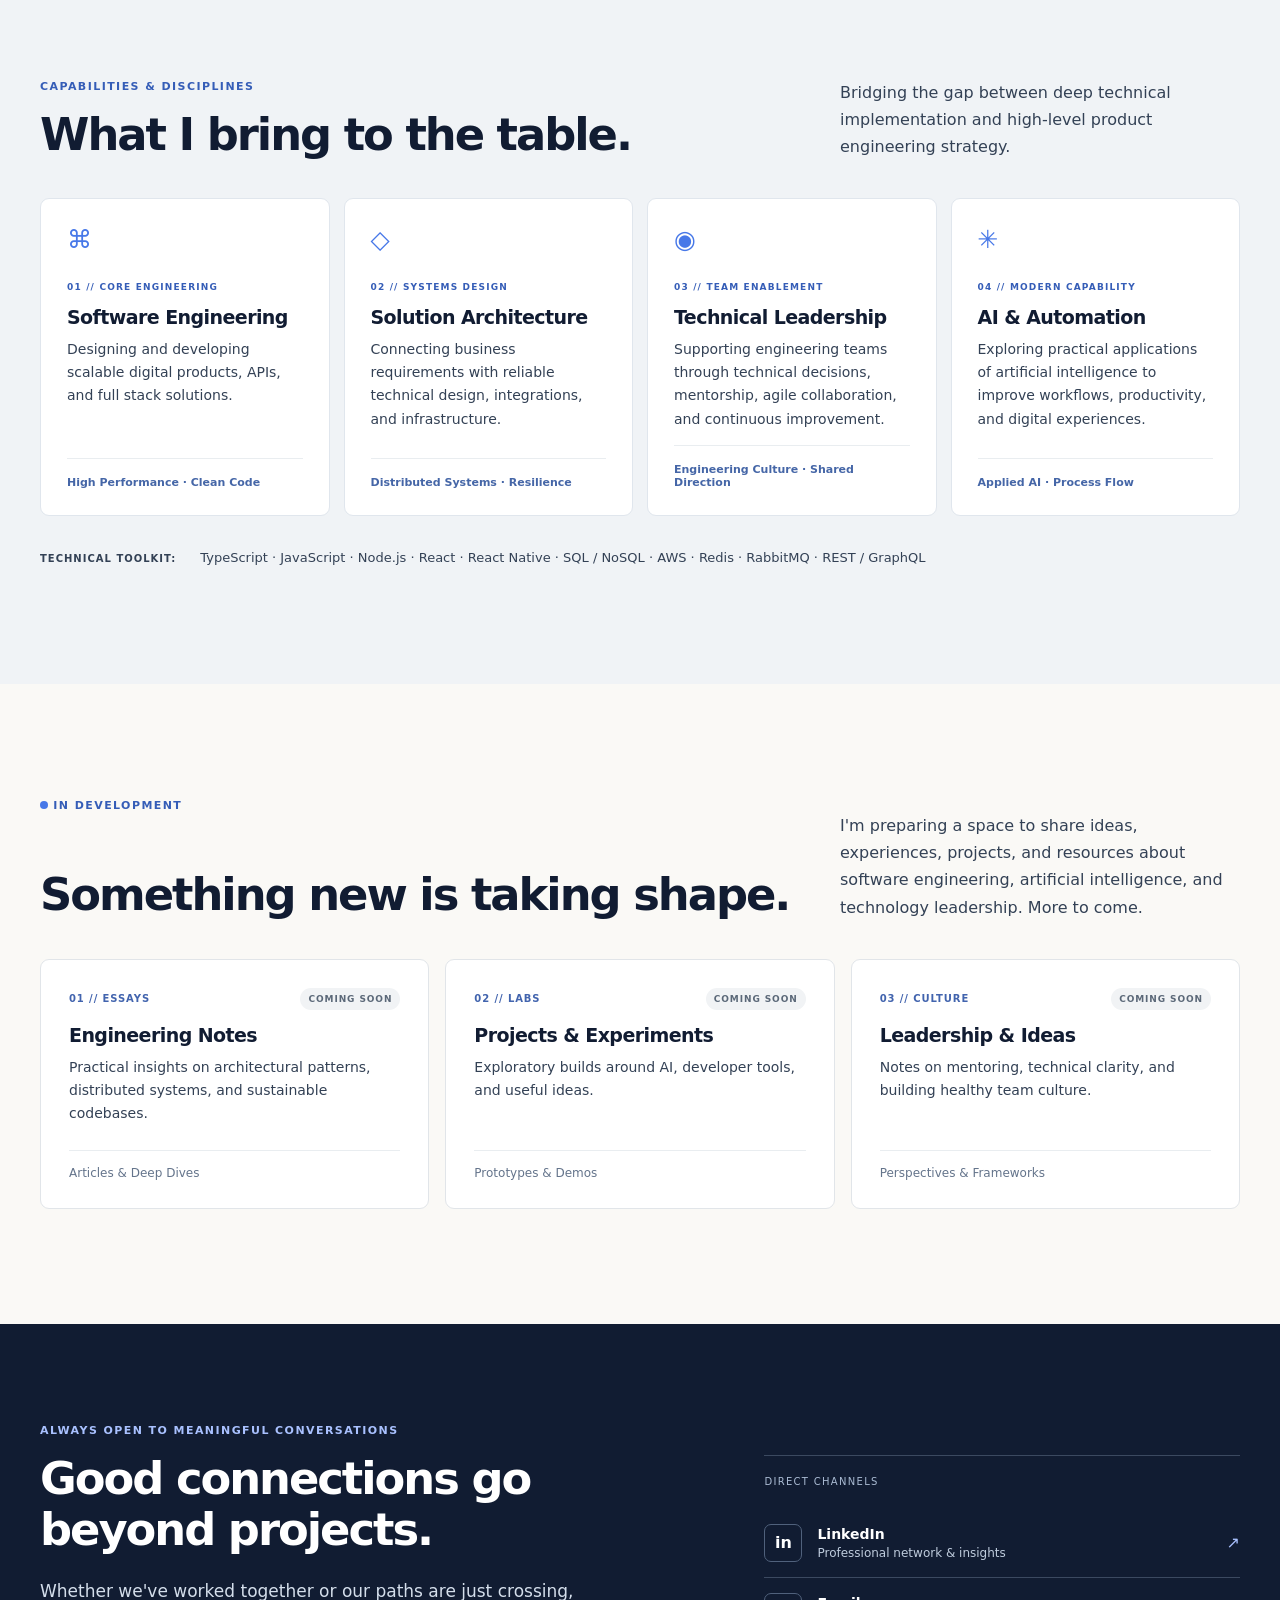
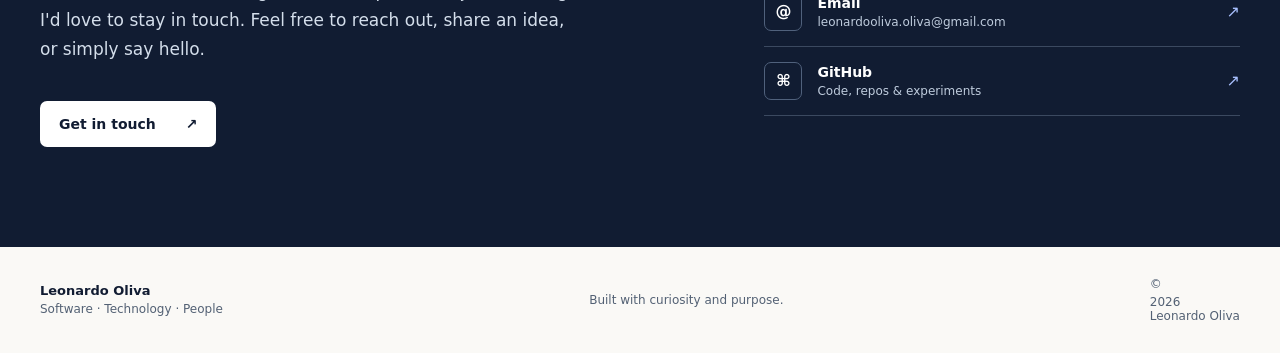
==== commit 39c8932b: "Update data" ====
--- a/index.html
+++ b/index.html
@@ -1,8 +1,8 @@
 <!doctype html>
 <html lang="en"><head><meta charset="utf-8"><meta name="viewport" content="width=device-width,initial-scale=1"><meta name="theme-color" content="#faf9f6"><meta name="description" content="Leonardo Oliva — software engineering, architecture, and people."><meta property="og:type" content="website"><meta property="og:title" content="Leonardo Oliva — Software Engineering Leader"><meta property="og:description" content="Building technology. Connecting people."><meta name="twitter:card" content="summary"><link rel="icon" href="/favicon.svg" type="image/svg+xml"><link rel="stylesheet" href="/style.css"><title>Leonardo Oliva — Software Engineering Leader</title></head>
 <body><a class="skip" href="#main" data-i="skip">Skip to content</a><header class="header"><div class="nav wrap"><a class="brand" href="#hero"><span class="logo">LO</span><span><strong>Leonardo Oliva</strong><small data-i="role">SOFTWARE ENGINEERING LEADER</small></span></a><nav id="nav-links" aria-label="Main navigation"><a href="#about" data-i="navAbout">About</a><a href="#expertise" data-i="navExpertise">Expertise</a><a href="#whats-next" data-i="navNext">What's Next</a><a href="#connect" data-i="navConnect">Connect</a></nav><div class="nav-actions"><div class="language" aria-label="Language selection"><button type="button" data-lang="en">EN</button><button type="button" data-lang="es">ES</button></div><a class="nav-cta" href="#connect"><span data-i="talk">Let's talk</span> <span aria-hidden="true">↗</span></a><button class="menu" type="button" aria-expanded="false" aria-controls="nav-links" aria-label="Open menu"><span></span><span></span></button></div></div></header>
-<main id="main"><section id="hero" class="hero"><div class="wrap hero-grid"><div class="hero-copy"><div class="eyebrow pill"><span class="dot"></span><span data-i="heroLabel">SOFTWARE ENGINEERING · ARCHITECTURE · AI</span></div><h1><span data-i="hero1">Building technology.</span><br><span class="blue" data-i="hero2">Connecting people.</span></h1><p class="hero-text" data-i="heroDesc">I'm Leonardo, a software engineering leader passionate about building scalable digital products, solving complex systems challenges, and empowering cross-functional teams through sound architecture and collaborative culture.</p><div class="tags"><span data-i="tag1">⌖ &nbsp; Mexico · Distributed / Remote</span><span data-i="tag2">◇ &nbsp; Enterprise Architecture</span><span data-i="tag3">✧ &nbsp; Engineering Leadership</span></div><div class="buttons"><a class="button primary" href="#connect"><span data-i="connect">Let's connect</span><span>↗</span></a><a class="button secondary" href="#about"><span data-i="explore">Explore background</span><span>↓</span></a></div></div><aside class="summary"><div class="summary-head"><span><i class="green"></i><span data-i="summary">EXECUTIVE SUMMARY</span></span><span class="country">MX</span></div><div class="summary-item"><div class="item-top"><span data-i="s1label">01 // SYSTEM SCALE</span><span>Full Stack & Cloud</span></div><h3 data-i="s1title">Scalable Architecture & APIs</h3><p data-i="s1desc">Design resilient backend infrastructures, clear API boundaries, and sustainable developer workflows.</p></div><div class="summary-item"><div class="item-top"><span data-i="s2label">02 // LEADERSHIP</span><span data-i="s2tag">People & Process</span></div><h3 data-i="s2title">Technical Enablement & Strategy</h3><p data-i="s2desc">Empowering engineering talent, fostering transparent communication, and driving pragmatic technical decisions.</p></div><div class="summary-item"><div class="item-top"><span data-i="s3label">03 // INNOVATION</span><span data-i="s3tag">AI & Modern Tooling</span></div><h3 data-i="s3title">Applied AI & Product Acceleration</h3><p data-i="s3desc">Integrating AI, agentic workflows, and automation with a focus on practical business value.</p></div><div class="summary-foot"><span data-i="leadership">LEADERSHIP & STRATEGY</span><span data-i="summaryFoot">TECH LEAD · ARCHITECTURE · BUSINESS</span></div></aside></div></section>
-<section id="about" class="section wrap about"><div><div class="eyebrow" data-i="aboutLabel">PHILOSOPHY & BACKGROUND</div><h2 data-i="aboutTitle">A little about me.</h2><p class="quote" data-i="quote">“From engineering solutions to empowering teams.”</p></div><div class="about-body"><p data-i="bio1">My professional journey began in software development and has evolved into technical leadership, solution architecture, and digital product engineering.</p><p data-i="bio2">Throughout my career, I've worked across backend and frontend technologies, contributed to complex software solutions, and supported engineering teams through technical decision-making, collaboration, and continuous improvement.</p><p data-i="bio3">Combining software engineering rigor with business acumen (MBA), I bridge the gap between strategy and technical execution, aligning architectural decisions with business value and sustainable growth.</p><p data-i="bio4">I believe great technology is built through a combination of solid engineering, clear communication, curiosity, and people who are willing to learn together.</p><div class="principles"><h3 data-i="principles">GUIDING PRINCIPLES</h3><div class="principles-grid"><div><b data-i="p1">Pragmatic Architecture</b><span data-i="p1d">Designing for real business value and sustainable scale.</span></div><div><b data-i="p2">Human-Centered Leadership</b><span data-i="p2d">Mentorship, transparent communication, and trust.</span></div><div><b data-i="p3">Continuous Curiosity</b><span data-i="p3d">Exploring AI and modern tooling with intention.</span></div><div><b data-i="p4">Strategic Business Alignment</b><span data-i="p4d">Connecting organizational goals and engineering execution.</span></div></div></div></div></section>
-<section id="expertise" class="section expertise"><div class="wrap"><div class="section-head"><div><div class="eyebrow" data-i="expertLabel">CAPABILITIES & DISCIPLINES</div><h2 data-i="expertTitle">What I bring to the table.</h2></div><p data-i="expertIntro">Bridging the gap between deep technical implementation and high-level product engineering strategy.</p></div><div class="cards"><article class="card"><div class="card-icon">⌘</div><div class="eyebrow" data-i="e1label">01 // CORE ENGINEERING</div><h3 data-i="e1">Software Engineering</h3><p data-i="e1d">Designing and developing scalable digital products, APIs, and full stack solutions.</p><div class="card-foot" data-i="e1f">High Performance · Clean Code</div></article><article class="card"><div class="card-icon">◇</div><div class="eyebrow" data-i="e2label">02 // SYSTEMS DESIGN</div><h3 data-i="e2">Solution Architecture</h3><p data-i="e2d">Connecting business requirements with reliable technical design, integrations, and infrastructure.</p><div class="card-foot" data-i="e2f">Distributed Systems · Resilience</div></article><article class="card"><div class="card-icon">◉</div><div class="eyebrow" data-i="e3label">03 // TEAM ENABLEMENT</div><h3 data-i="e3">Technical Leadership</h3><p data-i="e3d">Supporting engineering teams through technical decisions, mentorship, agile collaboration, and continuous improvement.</p><div class="card-foot" data-i="e3f">Engineering Culture · Business Alignment</div></article><article class="card"><div class="card-icon">✳</div><div class="eyebrow" data-i="e4label">04 // MODERN CAPABILITY</div><h3 data-i="e4">AI & Automation</h3><p data-i="e4d">Exploring practical applications of artificial intelligence to improve workflows, productivity, and digital experiences.</p><div class="card-foot" data-i="e4f">Applied AI · Process Flow</div></article></div><div class="toolkit"><b data-i="toolkit">TECHNICAL TOOLKIT:</b><span>TypeScript · JavaScript · Node.js · React · React Native · SQL / NoSQL · AWS · Redis · RabbitMQ · REST / GraphQL</span></div></div></section>
+<main id="main"><section id="hero" class="hero"><div class="wrap hero-grid"><div class="hero-copy"><div class="eyebrow pill"><span class="dot"></span><span data-i="heroLabel">SOFTWARE ENGINEERING · ARCHITECTURE · AI</span></div><h1><span data-i="hero1">Building technology.</span><br><span class="blue" data-i="hero2">Connecting people.</span></h1><p class="hero-text" data-i="heroDesc">I'm Leonardo, a software engineering leader passionate about building scalable digital products, solving complex systems challenges, and empowering cross-functional teams through sound architecture and collaborative culture.</p><div class="tags"><span data-i="tag1">⌖ &nbsp; Mexico · Distributed / Remote</span><span data-i="tag2">◇ &nbsp; Enterprise Architecture</span><span data-i="tag3">✧ &nbsp; Engineering Leadership</span></div><div class="buttons"><a class="button primary" href="#connect"><span data-i="connect">Let's connect</span><span>↗</span></a><a class="button secondary" href="#about"><span data-i="explore">Explore background</span><span>↓</span></a></div></div><aside class="summary"><div class="summary-head"><span><i class="green"></i><span data-i="summary">AREAS OF FOCUS</span></span><span class="country">MX</span></div><div class="summary-item"><div class="item-top"><span data-i="s1label">01 // SYSTEM SCALE</span><span>Full Stack & Cloud</span></div><h3 data-i="s1title">Scalable Architecture & APIs</h3><p data-i="s1desc">Thoughtful systems, clear API boundaries, and sustainable ways of building software.</p></div><div class="summary-item"><div class="item-top"><span data-i="s2label">02 // LEADERSHIP</span><span data-i="s2tag">People & Process</span></div><h3 data-i="s2title">Supporting Teams & Direction</h3><p data-i="s2desc">Helping people grow, communicate openly, and make thoughtful technical decisions.</p></div><div class="summary-item"><div class="item-top"><span data-i="s3label">03 // INNOVATION</span><span data-i="s3tag">AI & Modern Tooling</span></div><h3 data-i="s3title">Applied AI & Exploration</h3><p data-i="s3desc">Exploring how AI and automation can support people and improve everyday work.</p></div><div class="summary-foot"><span data-i="leadership">TECHNOLOGY & PEOPLE</span><span data-i="summaryFoot">ENGINEERING · LEADERSHIP · CURIOSITY</span></div></aside></div></section>
+<section id="about" class="section wrap about"><div><div class="eyebrow" data-i="aboutLabel">PHILOSOPHY & BACKGROUND</div><h2 data-i="aboutTitle">A little about me.</h2><p class="quote" data-i="quote">“From engineering solutions to empowering teams.”</p></div><div class="about-body"><p data-i="bio1">My professional journey began in software development and has evolved into technical leadership, solution architecture, and digital product engineering.</p><p data-i="bio2">Throughout my career, I've worked across backend and frontend technologies, contributed to complex software solutions, and supported engineering teams through technical decision-making, collaboration, and continuous improvement.</p><p data-i="bio3">My background in business (MBA) also helps me connect technical decisions with the broader context, goals, and people they affect.</p><p data-i="bio4">I believe great technology is built through a combination of solid engineering, clear communication, curiosity, and people who are willing to learn together.</p><div class="principles"><h3 data-i="principles">GUIDING PRINCIPLES</h3><div class="principles-grid"><div><b data-i="p1">Pragmatic Architecture</b><span data-i="p1d">Making thoughtful choices that serve people and stand the test of time.</span></div><div><b data-i="p2">Human-Centered Leadership</b><span data-i="p2d">Mentorship, transparent communication, and trust.</span></div><div><b data-i="p3">Continuous Curiosity</b><span data-i="p3d">Exploring AI and modern tooling with intention.</span></div><div><b data-i="p4">A Broader Perspective</b><span data-i="p4d">Connecting technical work with the bigger picture.</span></div></div></div></div></section>
+<section id="expertise" class="section expertise"><div class="wrap"><div class="section-head"><div><div class="eyebrow" data-i="expertLabel">CAPABILITIES & DISCIPLINES</div><h2 data-i="expertTitle">What I bring to the table.</h2></div><p data-i="expertIntro">Bridging the gap between deep technical implementation and high-level product engineering strategy.</p></div><div class="cards"><article class="card"><div class="card-icon">⌘</div><div class="eyebrow" data-i="e1label">01 // CORE ENGINEERING</div><h3 data-i="e1">Software Engineering</h3><p data-i="e1d">Designing and developing scalable digital products, APIs, and full stack solutions.</p><div class="card-foot" data-i="e1f">High Performance · Clean Code</div></article><article class="card"><div class="card-icon">◇</div><div class="eyebrow" data-i="e2label">02 // SYSTEMS DESIGN</div><h3 data-i="e2">Solution Architecture</h3><p data-i="e2d">Connecting business requirements with reliable technical design, integrations, and infrastructure.</p><div class="card-foot" data-i="e2f">Distributed Systems · Resilience</div></article><article class="card"><div class="card-icon">◉</div><div class="eyebrow" data-i="e3label">03 // TEAM ENABLEMENT</div><h3 data-i="e3">Technical Leadership</h3><p data-i="e3d">Supporting engineering teams through technical decisions, mentorship, agile collaboration, and continuous improvement.</p><div class="card-foot" data-i="e3f">Engineering Culture · Shared Direction</div></article><article class="card"><div class="card-icon">✳</div><div class="eyebrow" data-i="e4label">04 // MODERN CAPABILITY</div><h3 data-i="e4">AI & Automation</h3><p data-i="e4d">Exploring practical applications of artificial intelligence to improve workflows, productivity, and digital experiences.</p><div class="card-foot" data-i="e4f">Applied AI · Process Flow</div></article></div><div class="toolkit"><b data-i="toolkit">TECHNICAL TOOLKIT:</b><span>TypeScript · JavaScript · Node.js · React · React Native · SQL / NoSQL · AWS · Redis · RabbitMQ · REST / GraphQL</span></div></div></section>
 <section id="whats-next" class="section wrap next"><div class="eyebrow"><span class="dot"></span> <span data-i="development">IN DEVELOPMENT</span></div><div class="section-head"><h2 data-i="nextTitle">Something new is taking shape.</h2><p data-i="nextDesc">I'm preparing a space to share ideas, experiences, projects, and resources about software engineering, artificial intelligence, and technology leadership. More to come.</p></div><div class="next-grid"><article><div class="next-top"><span data-i="n1label">01 // ESSAYS</span><span data-i="soon">COMING SOON</span></div><h3 data-i="n1">Engineering Notes</h3><p data-i="n1d">Practical insights on architectural patterns, distributed systems, and sustainable codebases.</p><div class="next-foot" data-i="n1f">Articles & Deep Dives</div></article><article><div class="next-top"><span data-i="n2label">02 // LABS</span><span data-i="soon">COMING SOON</span></div><h3 data-i="n2">Projects & Experiments</h3><p data-i="n2d">Exploratory builds around AI, developer tools, and useful ideas.</p><div class="next-foot" data-i="n2f">Prototypes & Demos</div></article><article><div class="next-top"><span data-i="n3label">03 // CULTURE</span><span data-i="soon">COMING SOON</span></div><h3 data-i="n3">Leadership & Ideas</h3><p data-i="n3d">Notes on mentoring, technical clarity, and building healthy team culture.</p><div class="next-foot" data-i="n3f">Perspectives & Frameworks</div></article></div></section>
 <section id="connect" class="contact"><div class="wrap contact-grid"><div><div class="eyebrow light" data-i="contactLabel">ALWAYS OPEN TO MEANINGFUL CONVERSATIONS</div><h2 data-i="contactTitle">Good connections go beyond projects.</h2><p data-i="contactDesc">Whether we've worked together or our paths are just crossing, I'd love to stay in touch. Feel free to reach out, share an idea, or simply say hello.</p><a class="button white" data-contact="email" href="mailto:leonardooliva.oliva@gmail.com"><span data-i="getInTouch">Get in touch</span><span>↗</span></a></div><div class="channels"><div class="channels-title" data-i="channels">DIRECT CHANNELS</div><a data-contact="linkedin" href="https://www.linkedin.com/in/leonardo-oliva-monjaras/" target="_blank" rel="noopener noreferrer"><span class="channel-icon">in</span><span><b>LinkedIn</b><small data-i="linkedinDesc">Professional network & insights</small></span><span class="arrow">↗</span></a><a data-contact="email" href="mailto:leonardooliva.oliva@gmail.com"><span class="channel-icon">@</span><span><b>Email</b><small data-contact-text="email">leonardooliva.oliva@gmail.com</small></span><span class="arrow">↗</span></a><a data-contact="github" href="https://github.com/LeoOliva" target="_blank" rel="noopener noreferrer"><span class="channel-icon">⌘</span><span><b>GitHub</b><small data-i="githubDesc">Code, repos & experiments</small></span><span class="arrow">↗</span></a></div></div></section></main><footer><div class="wrap footer"><div><b>Leonardo Oliva</b><span data-i="footerTag">Software · Technology · People</span></div><p data-i="footerText">Built with curiosity and purpose.</p><small>© <span id="year"></span> Leonardo Oliva</small></div></footer><script src="/app.js" defer></script></body></html>
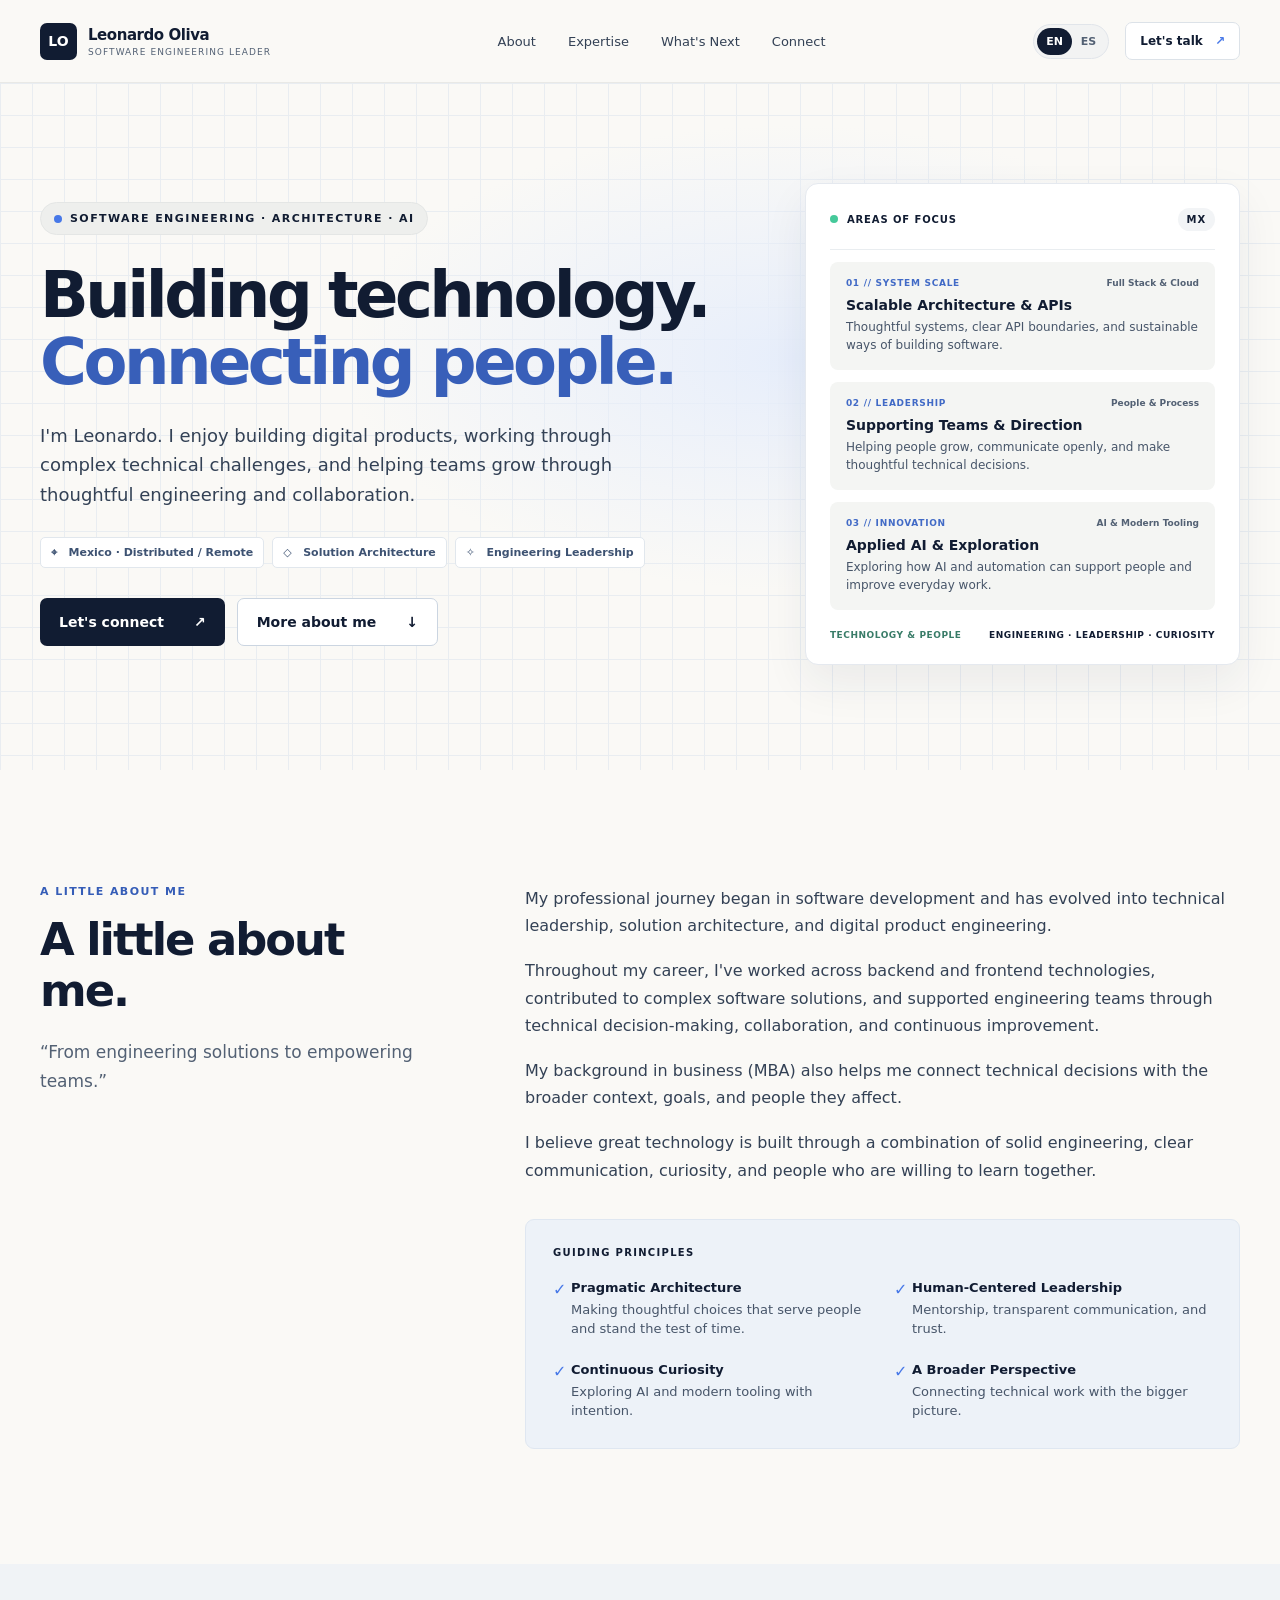
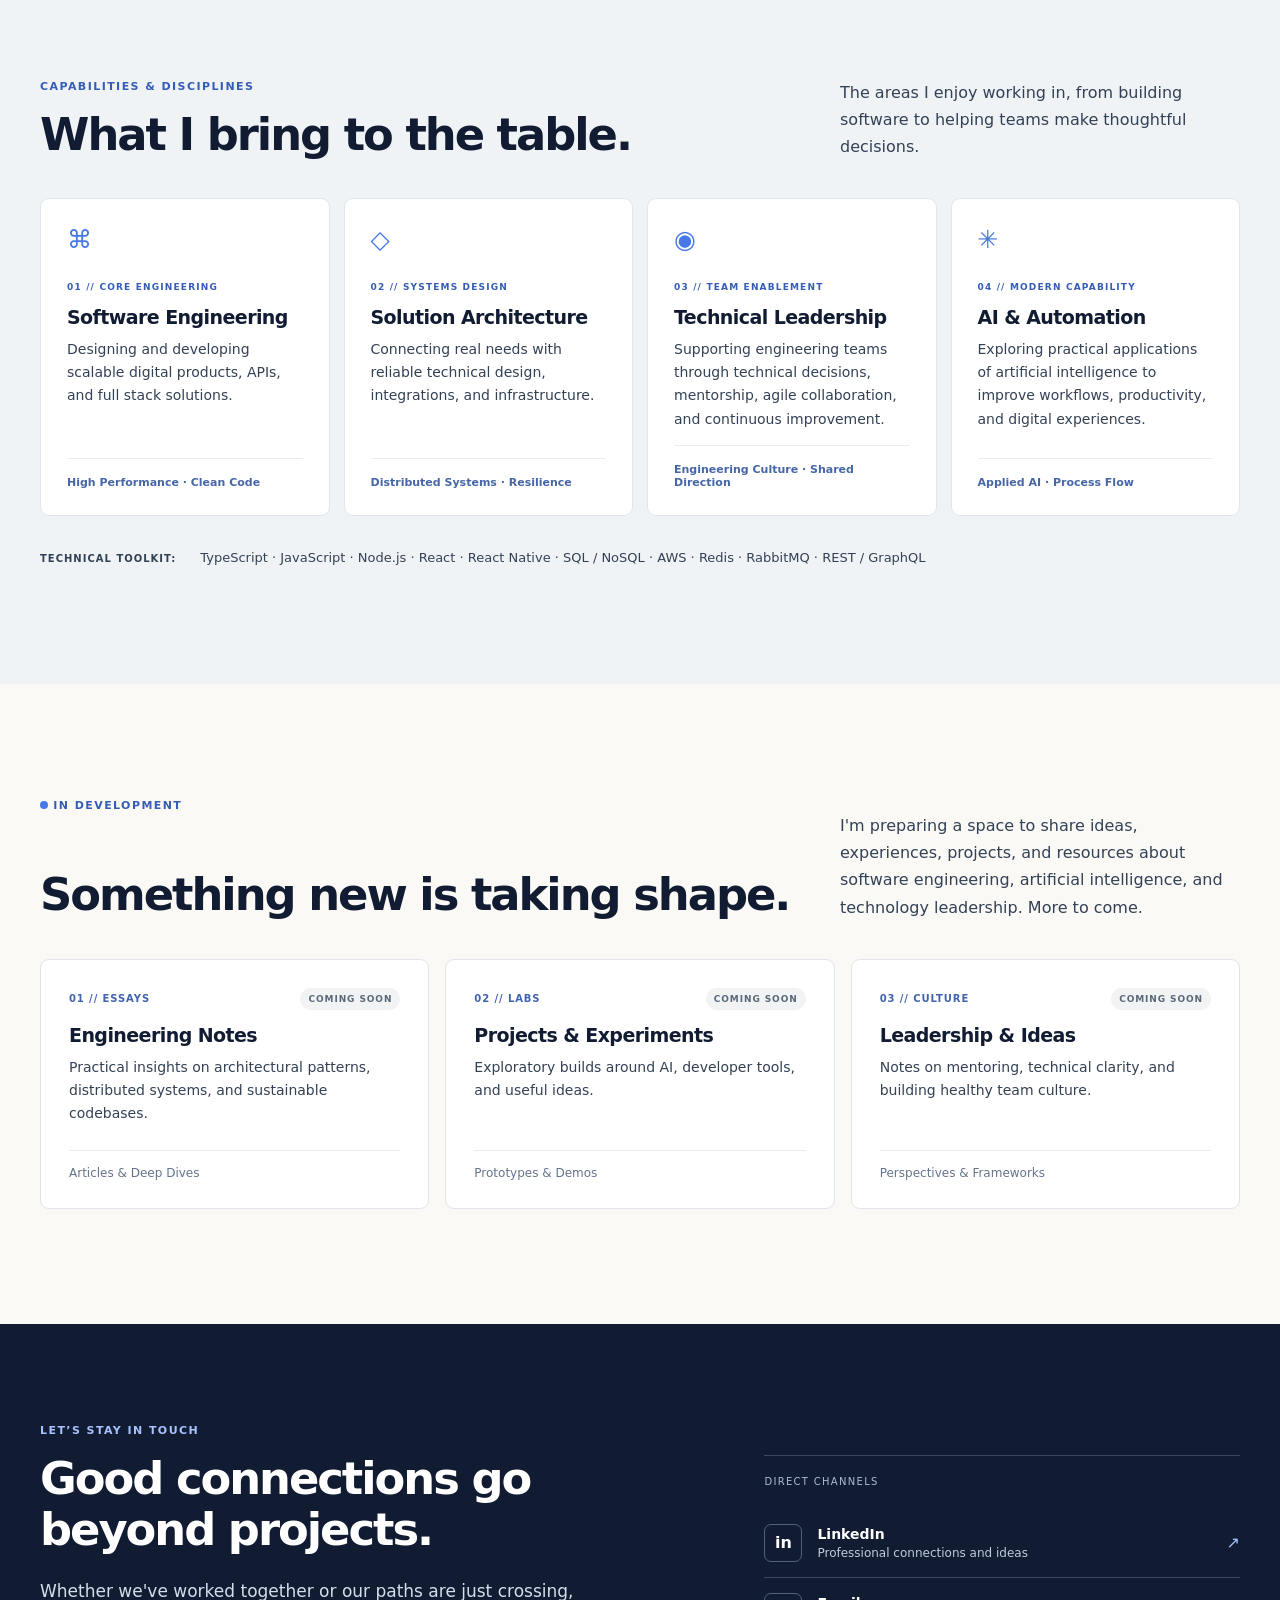
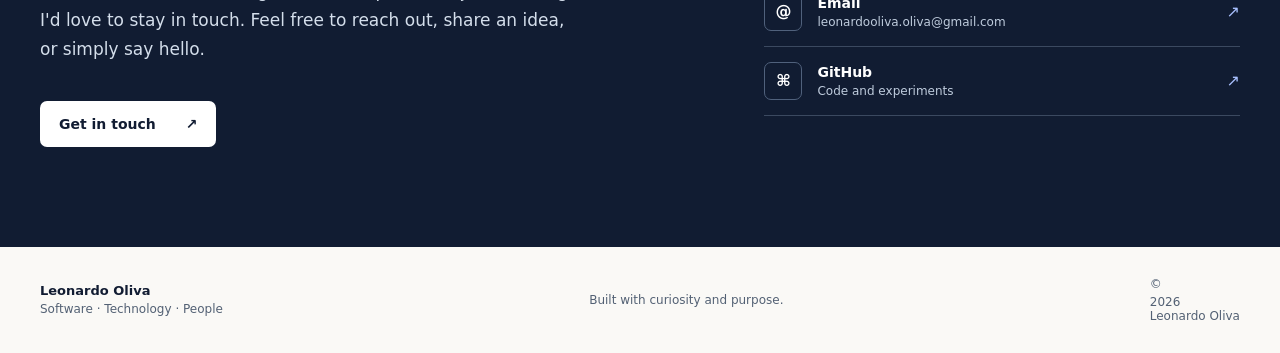
==== commit 28af0298: "Update data" ====
--- a/index.html
+++ b/index.html
@@ -1,8 +1,8 @@
 <!doctype html>
 <html lang="en"><head><meta charset="utf-8"><meta name="viewport" content="width=device-width,initial-scale=1"><meta name="theme-color" content="#faf9f6"><meta name="description" content="Leonardo Oliva — software engineering, architecture, and people."><meta property="og:type" content="website"><meta property="og:title" content="Leonardo Oliva — Software Engineering Leader"><meta property="og:description" content="Building technology. Connecting people."><meta name="twitter:card" content="summary"><link rel="icon" href="/favicon.svg" type="image/svg+xml"><link rel="stylesheet" href="/style.css"><title>Leonardo Oliva — Software Engineering Leader</title></head>
 <body><a class="skip" href="#main" data-i="skip">Skip to content</a><header class="header"><div class="nav wrap"><a class="brand" href="#hero"><span class="logo">LO</span><span><strong>Leonardo Oliva</strong><small data-i="role">SOFTWARE ENGINEERING LEADER</small></span></a><nav id="nav-links" aria-label="Main navigation"><a href="#about" data-i="navAbout">About</a><a href="#expertise" data-i="navExpertise">Expertise</a><a href="#whats-next" data-i="navNext">What's Next</a><a href="#connect" data-i="navConnect">Connect</a></nav><div class="nav-actions"><div class="language" aria-label="Language selection"><button type="button" data-lang="en">EN</button><button type="button" data-lang="es">ES</button></div><a class="nav-cta" href="#connect"><span data-i="talk">Let's talk</span> <span aria-hidden="true">↗</span></a><button class="menu" type="button" aria-expanded="false" aria-controls="nav-links" aria-label="Open menu"><span></span><span></span></button></div></div></header>
-<main id="main"><section id="hero" class="hero"><div class="wrap hero-grid"><div class="hero-copy"><div class="eyebrow pill"><span class="dot"></span><span data-i="heroLabel">SOFTWARE ENGINEERING · ARCHITECTURE · AI</span></div><h1><span data-i="hero1">Building technology.</span><br><span class="blue" data-i="hero2">Connecting people.</span></h1><p class="hero-text" data-i="heroDesc">I'm Leonardo, a software engineering leader passionate about building scalable digital products, solving complex systems challenges, and empowering cross-functional teams through sound architecture and collaborative culture.</p><div class="tags"><span data-i="tag1">⌖ &nbsp; Mexico · Distributed / Remote</span><span data-i="tag2">◇ &nbsp; Enterprise Architecture</span><span data-i="tag3">✧ &nbsp; Engineering Leadership</span></div><div class="buttons"><a class="button primary" href="#connect"><span data-i="connect">Let's connect</span><span>↗</span></a><a class="button secondary" href="#about"><span data-i="explore">Explore background</span><span>↓</span></a></div></div><aside class="summary"><div class="summary-head"><span><i class="green"></i><span data-i="summary">AREAS OF FOCUS</span></span><span class="country">MX</span></div><div class="summary-item"><div class="item-top"><span data-i="s1label">01 // SYSTEM SCALE</span><span>Full Stack & Cloud</span></div><h3 data-i="s1title">Scalable Architecture & APIs</h3><p data-i="s1desc">Thoughtful systems, clear API boundaries, and sustainable ways of building software.</p></div><div class="summary-item"><div class="item-top"><span data-i="s2label">02 // LEADERSHIP</span><span data-i="s2tag">People & Process</span></div><h3 data-i="s2title">Supporting Teams & Direction</h3><p data-i="s2desc">Helping people grow, communicate openly, and make thoughtful technical decisions.</p></div><div class="summary-item"><div class="item-top"><span data-i="s3label">03 // INNOVATION</span><span data-i="s3tag">AI & Modern Tooling</span></div><h3 data-i="s3title">Applied AI & Exploration</h3><p data-i="s3desc">Exploring how AI and automation can support people and improve everyday work.</p></div><div class="summary-foot"><span data-i="leadership">TECHNOLOGY & PEOPLE</span><span data-i="summaryFoot">ENGINEERING · LEADERSHIP · CURIOSITY</span></div></aside></div></section>
-<section id="about" class="section wrap about"><div><div class="eyebrow" data-i="aboutLabel">PHILOSOPHY & BACKGROUND</div><h2 data-i="aboutTitle">A little about me.</h2><p class="quote" data-i="quote">“From engineering solutions to empowering teams.”</p></div><div class="about-body"><p data-i="bio1">My professional journey began in software development and has evolved into technical leadership, solution architecture, and digital product engineering.</p><p data-i="bio2">Throughout my career, I've worked across backend and frontend technologies, contributed to complex software solutions, and supported engineering teams through technical decision-making, collaboration, and continuous improvement.</p><p data-i="bio3">My background in business (MBA) also helps me connect technical decisions with the broader context, goals, and people they affect.</p><p data-i="bio4">I believe great technology is built through a combination of solid engineering, clear communication, curiosity, and people who are willing to learn together.</p><div class="principles"><h3 data-i="principles">GUIDING PRINCIPLES</h3><div class="principles-grid"><div><b data-i="p1">Pragmatic Architecture</b><span data-i="p1d">Making thoughtful choices that serve people and stand the test of time.</span></div><div><b data-i="p2">Human-Centered Leadership</b><span data-i="p2d">Mentorship, transparent communication, and trust.</span></div><div><b data-i="p3">Continuous Curiosity</b><span data-i="p3d">Exploring AI and modern tooling with intention.</span></div><div><b data-i="p4">A Broader Perspective</b><span data-i="p4d">Connecting technical work with the bigger picture.</span></div></div></div></div></section>
-<section id="expertise" class="section expertise"><div class="wrap"><div class="section-head"><div><div class="eyebrow" data-i="expertLabel">CAPABILITIES & DISCIPLINES</div><h2 data-i="expertTitle">What I bring to the table.</h2></div><p data-i="expertIntro">Bridging the gap between deep technical implementation and high-level product engineering strategy.</p></div><div class="cards"><article class="card"><div class="card-icon">⌘</div><div class="eyebrow" data-i="e1label">01 // CORE ENGINEERING</div><h3 data-i="e1">Software Engineering</h3><p data-i="e1d">Designing and developing scalable digital products, APIs, and full stack solutions.</p><div class="card-foot" data-i="e1f">High Performance · Clean Code</div></article><article class="card"><div class="card-icon">◇</div><div class="eyebrow" data-i="e2label">02 // SYSTEMS DESIGN</div><h3 data-i="e2">Solution Architecture</h3><p data-i="e2d">Connecting business requirements with reliable technical design, integrations, and infrastructure.</p><div class="card-foot" data-i="e2f">Distributed Systems · Resilience</div></article><article class="card"><div class="card-icon">◉</div><div class="eyebrow" data-i="e3label">03 // TEAM ENABLEMENT</div><h3 data-i="e3">Technical Leadership</h3><p data-i="e3d">Supporting engineering teams through technical decisions, mentorship, agile collaboration, and continuous improvement.</p><div class="card-foot" data-i="e3f">Engineering Culture · Shared Direction</div></article><article class="card"><div class="card-icon">✳</div><div class="eyebrow" data-i="e4label">04 // MODERN CAPABILITY</div><h3 data-i="e4">AI & Automation</h3><p data-i="e4d">Exploring practical applications of artificial intelligence to improve workflows, productivity, and digital experiences.</p><div class="card-foot" data-i="e4f">Applied AI · Process Flow</div></article></div><div class="toolkit"><b data-i="toolkit">TECHNICAL TOOLKIT:</b><span>TypeScript · JavaScript · Node.js · React · React Native · SQL / NoSQL · AWS · Redis · RabbitMQ · REST / GraphQL</span></div></div></section>
+<main id="main"><section id="hero" class="hero"><div class="wrap hero-grid"><div class="hero-copy"><div class="eyebrow pill"><span class="dot"></span><span data-i="heroLabel">SOFTWARE ENGINEERING · ARCHITECTURE · AI</span></div><h1><span data-i="hero1">Building technology.</span><br><span class="blue" data-i="hero2">Connecting people.</span></h1><p class="hero-text" data-i="heroDesc">I'm Leonardo. I enjoy building digital products, working through complex technical challenges, and helping teams grow through thoughtful engineering and collaboration.</p><div class="tags"><span data-i="tag1">⌖ &nbsp; Mexico · Distributed / Remote</span><span data-i="tag2">◇ &nbsp; Solution Architecture</span><span data-i="tag3">✧ &nbsp; Engineering Leadership</span></div><div class="buttons"><a class="button primary" href="#connect"><span data-i="connect">Let's connect</span><span>↗</span></a><a class="button secondary" href="#about"><span data-i="explore">More about me</span><span>↓</span></a></div></div><aside class="summary"><div class="summary-head"><span><i class="green"></i><span data-i="summary">AREAS OF FOCUS</span></span><span class="country">MX</span></div><div class="summary-item"><div class="item-top"><span data-i="s1label">01 // SYSTEM SCALE</span><span>Full Stack & Cloud</span></div><h3 data-i="s1title">Scalable Architecture & APIs</h3><p data-i="s1desc">Thoughtful systems, clear API boundaries, and sustainable ways of building software.</p></div><div class="summary-item"><div class="item-top"><span data-i="s2label">02 // LEADERSHIP</span><span data-i="s2tag">People & Process</span></div><h3 data-i="s2title">Supporting Teams & Direction</h3><p data-i="s2desc">Helping people grow, communicate openly, and make thoughtful technical decisions.</p></div><div class="summary-item"><div class="item-top"><span data-i="s3label">03 // INNOVATION</span><span data-i="s3tag">AI & Modern Tooling</span></div><h3 data-i="s3title">Applied AI & Exploration</h3><p data-i="s3desc">Exploring how AI and automation can support people and improve everyday work.</p></div><div class="summary-foot"><span data-i="leadership">TECHNOLOGY & PEOPLE</span><span data-i="summaryFoot">ENGINEERING · LEADERSHIP · CURIOSITY</span></div></aside></div></section>
+<section id="about" class="section wrap about"><div><div class="eyebrow" data-i="aboutLabel">A LITTLE ABOUT ME</div><h2 data-i="aboutTitle">A little about me.</h2><p class="quote" data-i="quote">“From engineering solutions to empowering teams.”</p></div><div class="about-body"><p data-i="bio1">My professional journey began in software development and has evolved into technical leadership, solution architecture, and digital product engineering.</p><p data-i="bio2">Throughout my career, I've worked across backend and frontend technologies, contributed to complex software solutions, and supported engineering teams through technical decision-making, collaboration, and continuous improvement.</p><p data-i="bio3">My background in business (MBA) also helps me connect technical decisions with the broader context, goals, and people they affect.</p><p data-i="bio4">I believe great technology is built through a combination of solid engineering, clear communication, curiosity, and people who are willing to learn together.</p><div class="principles"><h3 data-i="principles">GUIDING PRINCIPLES</h3><div class="principles-grid"><div><b data-i="p1">Pragmatic Architecture</b><span data-i="p1d">Making thoughtful choices that serve people and stand the test of time.</span></div><div><b data-i="p2">Human-Centered Leadership</b><span data-i="p2d">Mentorship, transparent communication, and trust.</span></div><div><b data-i="p3">Continuous Curiosity</b><span data-i="p3d">Exploring AI and modern tooling with intention.</span></div><div><b data-i="p4">A Broader Perspective</b><span data-i="p4d">Connecting technical work with the bigger picture.</span></div></div></div></div></section>
+<section id="expertise" class="section expertise"><div class="wrap"><div class="section-head"><div><div class="eyebrow" data-i="expertLabel">CAPABILITIES & DISCIPLINES</div><h2 data-i="expertTitle">What I bring to the table.</h2></div><p data-i="expertIntro">The areas I enjoy working in, from building software to helping teams make thoughtful decisions.</p></div><div class="cards"><article class="card"><div class="card-icon">⌘</div><div class="eyebrow" data-i="e1label">01 // CORE ENGINEERING</div><h3 data-i="e1">Software Engineering</h3><p data-i="e1d">Designing and developing scalable digital products, APIs, and full stack solutions.</p><div class="card-foot" data-i="e1f">High Performance · Clean Code</div></article><article class="card"><div class="card-icon">◇</div><div class="eyebrow" data-i="e2label">02 // SYSTEMS DESIGN</div><h3 data-i="e2">Solution Architecture</h3><p data-i="e2d">Connecting real needs with reliable technical design, integrations, and infrastructure.</p><div class="card-foot" data-i="e2f">Distributed Systems · Resilience</div></article><article class="card"><div class="card-icon">◉</div><div class="eyebrow" data-i="e3label">03 // TEAM ENABLEMENT</div><h3 data-i="e3">Technical Leadership</h3><p data-i="e3d">Supporting engineering teams through technical decisions, mentorship, agile collaboration, and continuous improvement.</p><div class="card-foot" data-i="e3f">Engineering Culture · Shared Direction</div></article><article class="card"><div class="card-icon">✳</div><div class="eyebrow" data-i="e4label">04 // MODERN CAPABILITY</div><h3 data-i="e4">AI & Automation</h3><p data-i="e4d">Exploring practical applications of artificial intelligence to improve workflows, productivity, and digital experiences.</p><div class="card-foot" data-i="e4f">Applied AI · Process Flow</div></article></div><div class="toolkit"><b data-i="toolkit">TECHNICAL TOOLKIT:</b><span>TypeScript · JavaScript · Node.js · React · React Native · SQL / NoSQL · AWS · Redis · RabbitMQ · REST / GraphQL</span></div></div></section>
 <section id="whats-next" class="section wrap next"><div class="eyebrow"><span class="dot"></span> <span data-i="development">IN DEVELOPMENT</span></div><div class="section-head"><h2 data-i="nextTitle">Something new is taking shape.</h2><p data-i="nextDesc">I'm preparing a space to share ideas, experiences, projects, and resources about software engineering, artificial intelligence, and technology leadership. More to come.</p></div><div class="next-grid"><article><div class="next-top"><span data-i="n1label">01 // ESSAYS</span><span data-i="soon">COMING SOON</span></div><h3 data-i="n1">Engineering Notes</h3><p data-i="n1d">Practical insights on architectural patterns, distributed systems, and sustainable codebases.</p><div class="next-foot" data-i="n1f">Articles & Deep Dives</div></article><article><div class="next-top"><span data-i="n2label">02 // LABS</span><span data-i="soon">COMING SOON</span></div><h3 data-i="n2">Projects & Experiments</h3><p data-i="n2d">Exploratory builds around AI, developer tools, and useful ideas.</p><div class="next-foot" data-i="n2f">Prototypes & Demos</div></article><article><div class="next-top"><span data-i="n3label">03 // CULTURE</span><span data-i="soon">COMING SOON</span></div><h3 data-i="n3">Leadership & Ideas</h3><p data-i="n3d">Notes on mentoring, technical clarity, and building healthy team culture.</p><div class="next-foot" data-i="n3f">Perspectives & Frameworks</div></article></div></section>
-<section id="connect" class="contact"><div class="wrap contact-grid"><div><div class="eyebrow light" data-i="contactLabel">ALWAYS OPEN TO MEANINGFUL CONVERSATIONS</div><h2 data-i="contactTitle">Good connections go beyond projects.</h2><p data-i="contactDesc">Whether we've worked together or our paths are just crossing, I'd love to stay in touch. Feel free to reach out, share an idea, or simply say hello.</p><a class="button white" data-contact="email" href="mailto:leonardooliva.oliva@gmail.com"><span data-i="getInTouch">Get in touch</span><span>↗</span></a></div><div class="channels"><div class="channels-title" data-i="channels">DIRECT CHANNELS</div><a data-contact="linkedin" href="https://www.linkedin.com/in/leonardo-oliva-monjaras/" target="_blank" rel="noopener noreferrer"><span class="channel-icon">in</span><span><b>LinkedIn</b><small data-i="linkedinDesc">Professional network & insights</small></span><span class="arrow">↗</span></a><a data-contact="email" href="mailto:leonardooliva.oliva@gmail.com"><span class="channel-icon">@</span><span><b>Email</b><small data-contact-text="email">leonardooliva.oliva@gmail.com</small></span><span class="arrow">↗</span></a><a data-contact="github" href="https://github.com/LeoOliva" target="_blank" rel="noopener noreferrer"><span class="channel-icon">⌘</span><span><b>GitHub</b><small data-i="githubDesc">Code, repos & experiments</small></span><span class="arrow">↗</span></a></div></div></section></main><footer><div class="wrap footer"><div><b>Leonardo Oliva</b><span data-i="footerTag">Software · Technology · People</span></div><p data-i="footerText">Built with curiosity and purpose.</p><small>© <span id="year"></span> Leonardo Oliva</small></div></footer><script src="/app.js" defer></script></body></html>
+<section id="connect" class="contact"><div class="wrap contact-grid"><div><div class="eyebrow light" data-i="contactLabel">LET’S STAY IN TOUCH</div><h2 data-i="contactTitle">Good connections go beyond projects.</h2><p data-i="contactDesc">Whether we've worked together or our paths are just crossing, I'd love to stay in touch. Feel free to reach out, share an idea, or simply say hello.</p><a class="button white" data-contact="email" href="mailto:leonardooliva.oliva@gmail.com"><span data-i="getInTouch">Get in touch</span><span>↗</span></a></div><div class="channels"><div class="channels-title" data-i="channels">DIRECT CHANNELS</div><a data-contact="linkedin" href="https://www.linkedin.com/in/leonardo-oliva-monjaras/" target="_blank" rel="noopener noreferrer"><span class="channel-icon">in</span><span><b>LinkedIn</b><small data-i="linkedinDesc">Professional connections and ideas</small></span><span class="arrow">↗</span></a><a data-contact="email" href="mailto:leonardooliva.oliva@gmail.com"><span class="channel-icon">@</span><span><b>Email</b><small data-contact-text="email">leonardooliva.oliva@gmail.com</small></span><span class="arrow">↗</span></a><a data-contact="github" href="https://github.com/LeoOliva" target="_blank" rel="noopener noreferrer"><span class="channel-icon">⌘</span><span><b>GitHub</b><small data-i="githubDesc">Code and experiments</small></span><span class="arrow">↗</span></a></div></div></section></main><footer><div class="wrap footer"><div><b>Leonardo Oliva</b><span data-i="footerTag">Software · Technology · People</span></div><p data-i="footerText">Built with curiosity and purpose.</p><small>© <span id="year"></span> Leonardo Oliva</small></div></footer><script src="/app.js" defer></script></body></html>
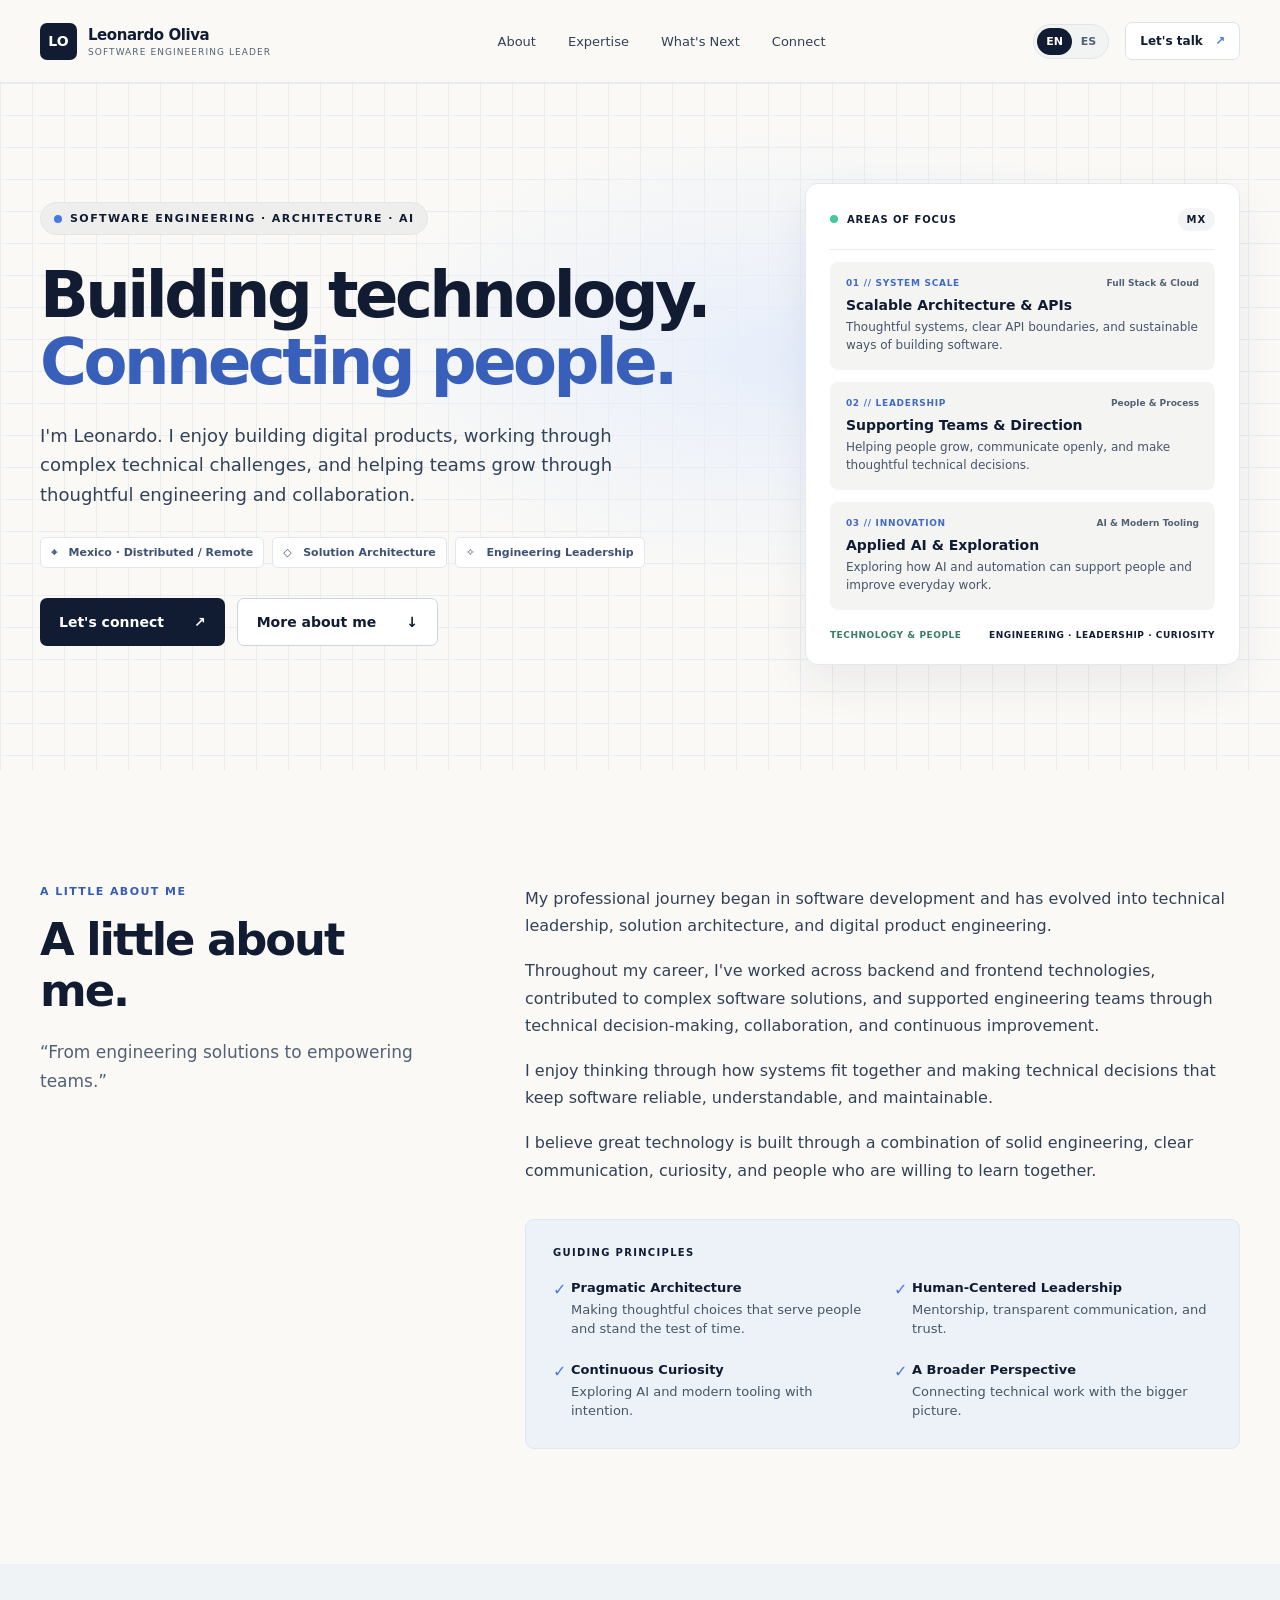
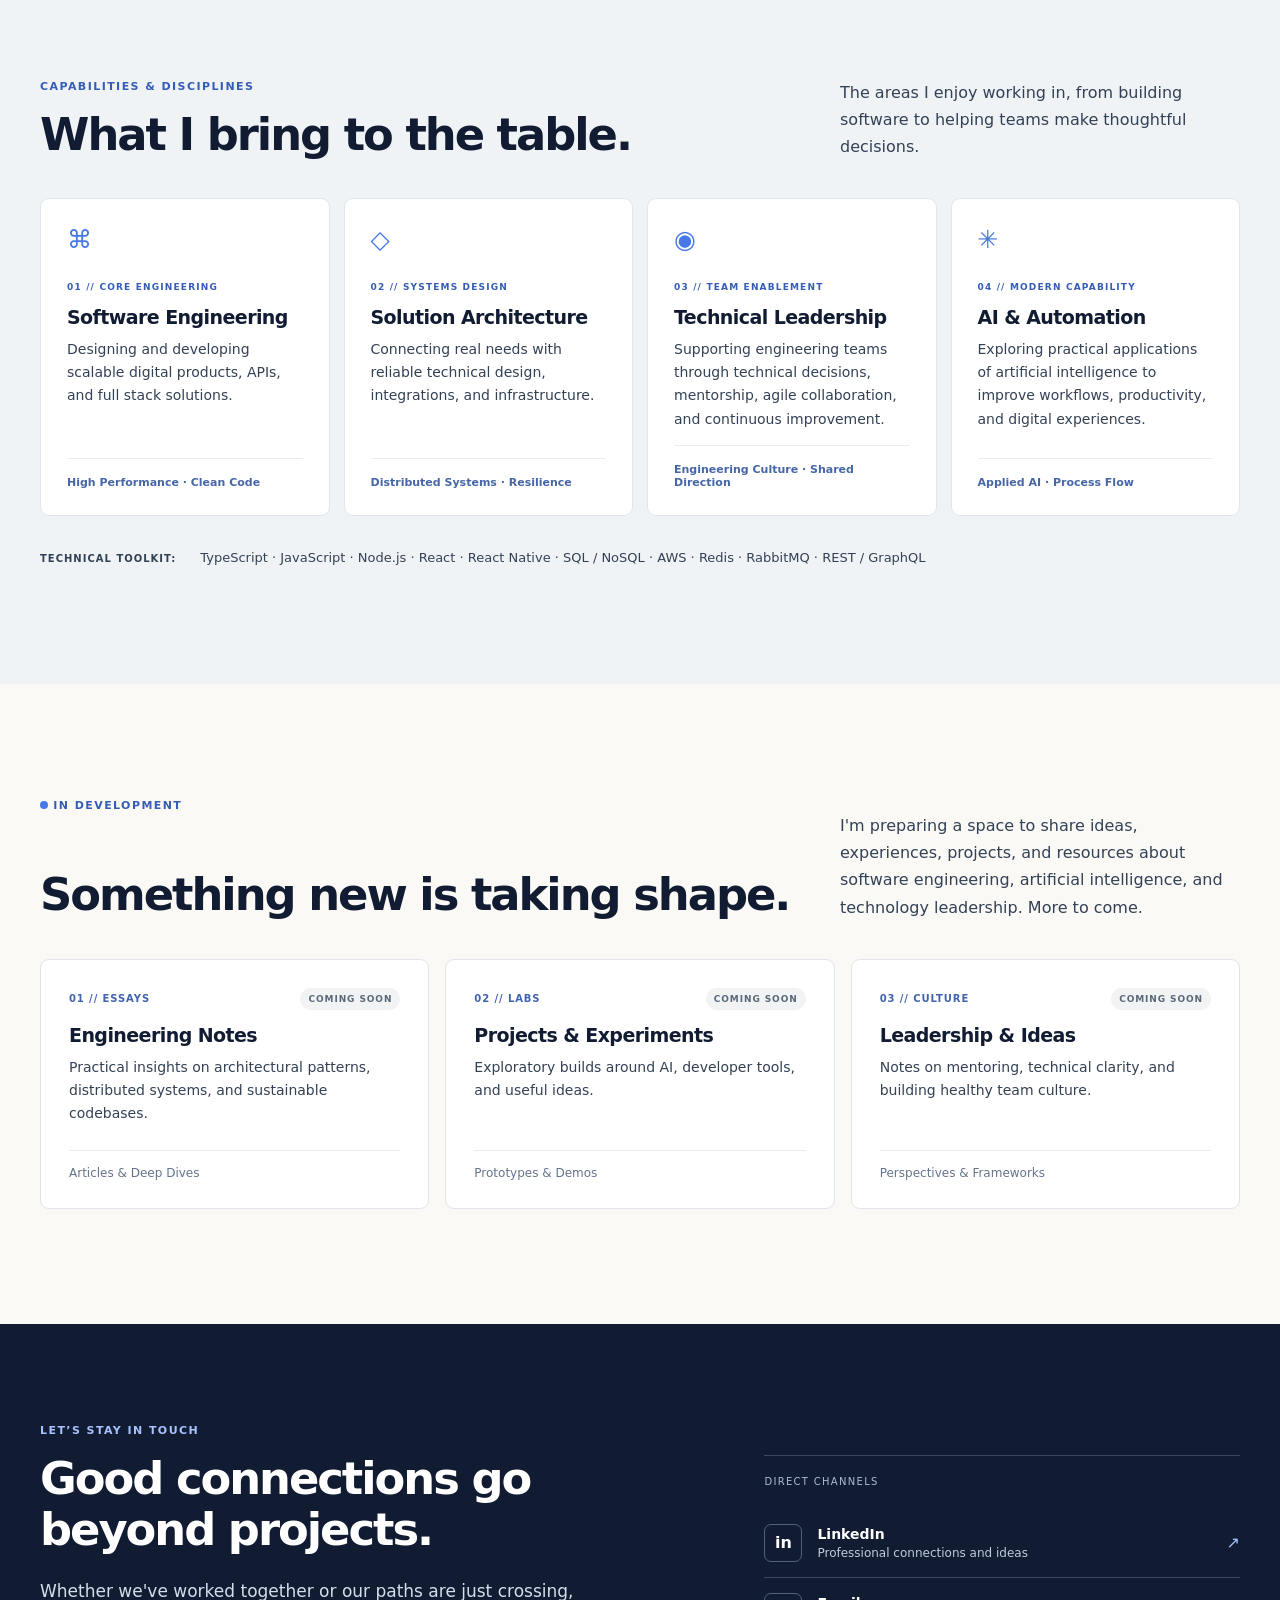
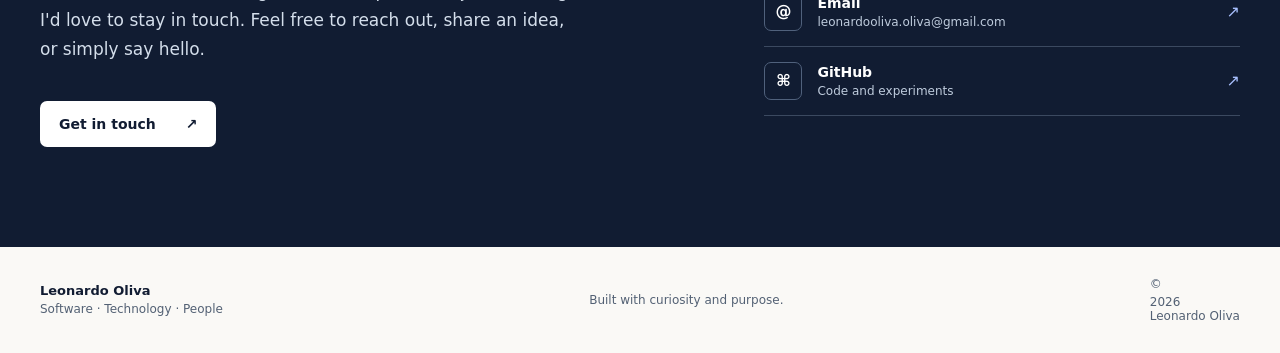
==== commit 6f981247: "Update data" ====
--- a/index.html
+++ b/index.html
@@ -2,7 +2,7 @@
 <html lang="en"><head><meta charset="utf-8"><meta name="viewport" content="width=device-width,initial-scale=1"><meta name="theme-color" content="#faf9f6"><meta name="description" content="Leonardo Oliva — software engineering, architecture, and people."><meta property="og:type" content="website"><meta property="og:title" content="Leonardo Oliva — Software Engineering Leader"><meta property="og:description" content="Building technology. Connecting people."><meta name="twitter:card" content="summary"><link rel="icon" href="/favicon.svg" type="image/svg+xml"><link rel="stylesheet" href="/style.css"><title>Leonardo Oliva — Software Engineering Leader</title></head>
 <body><a class="skip" href="#main" data-i="skip">Skip to content</a><header class="header"><div class="nav wrap"><a class="brand" href="#hero"><span class="logo">LO</span><span><strong>Leonardo Oliva</strong><small data-i="role">SOFTWARE ENGINEERING LEADER</small></span></a><nav id="nav-links" aria-label="Main navigation"><a href="#about" data-i="navAbout">About</a><a href="#expertise" data-i="navExpertise">Expertise</a><a href="#whats-next" data-i="navNext">What's Next</a><a href="#connect" data-i="navConnect">Connect</a></nav><div class="nav-actions"><div class="language" aria-label="Language selection"><button type="button" data-lang="en">EN</button><button type="button" data-lang="es">ES</button></div><a class="nav-cta" href="#connect"><span data-i="talk">Let's talk</span> <span aria-hidden="true">↗</span></a><button class="menu" type="button" aria-expanded="false" aria-controls="nav-links" aria-label="Open menu"><span></span><span></span></button></div></div></header>
 <main id="main"><section id="hero" class="hero"><div class="wrap hero-grid"><div class="hero-copy"><div class="eyebrow pill"><span class="dot"></span><span data-i="heroLabel">SOFTWARE ENGINEERING · ARCHITECTURE · AI</span></div><h1><span data-i="hero1">Building technology.</span><br><span class="blue" data-i="hero2">Connecting people.</span></h1><p class="hero-text" data-i="heroDesc">I'm Leonardo. I enjoy building digital products, working through complex technical challenges, and helping teams grow through thoughtful engineering and collaboration.</p><div class="tags"><span data-i="tag1">⌖ &nbsp; Mexico · Distributed / Remote</span><span data-i="tag2">◇ &nbsp; Solution Architecture</span><span data-i="tag3">✧ &nbsp; Engineering Leadership</span></div><div class="buttons"><a class="button primary" href="#connect"><span data-i="connect">Let's connect</span><span>↗</span></a><a class="button secondary" href="#about"><span data-i="explore">More about me</span><span>↓</span></a></div></div><aside class="summary"><div class="summary-head"><span><i class="green"></i><span data-i="summary">AREAS OF FOCUS</span></span><span class="country">MX</span></div><div class="summary-item"><div class="item-top"><span data-i="s1label">01 // SYSTEM SCALE</span><span>Full Stack & Cloud</span></div><h3 data-i="s1title">Scalable Architecture & APIs</h3><p data-i="s1desc">Thoughtful systems, clear API boundaries, and sustainable ways of building software.</p></div><div class="summary-item"><div class="item-top"><span data-i="s2label">02 // LEADERSHIP</span><span data-i="s2tag">People & Process</span></div><h3 data-i="s2title">Supporting Teams & Direction</h3><p data-i="s2desc">Helping people grow, communicate openly, and make thoughtful technical decisions.</p></div><div class="summary-item"><div class="item-top"><span data-i="s3label">03 // INNOVATION</span><span data-i="s3tag">AI & Modern Tooling</span></div><h3 data-i="s3title">Applied AI & Exploration</h3><p data-i="s3desc">Exploring how AI and automation can support people and improve everyday work.</p></div><div class="summary-foot"><span data-i="leadership">TECHNOLOGY & PEOPLE</span><span data-i="summaryFoot">ENGINEERING · LEADERSHIP · CURIOSITY</span></div></aside></div></section>
-<section id="about" class="section wrap about"><div><div class="eyebrow" data-i="aboutLabel">A LITTLE ABOUT ME</div><h2 data-i="aboutTitle">A little about me.</h2><p class="quote" data-i="quote">“From engineering solutions to empowering teams.”</p></div><div class="about-body"><p data-i="bio1">My professional journey began in software development and has evolved into technical leadership, solution architecture, and digital product engineering.</p><p data-i="bio2">Throughout my career, I've worked across backend and frontend technologies, contributed to complex software solutions, and supported engineering teams through technical decision-making, collaboration, and continuous improvement.</p><p data-i="bio3">My background in business (MBA) also helps me connect technical decisions with the broader context, goals, and people they affect.</p><p data-i="bio4">I believe great technology is built through a combination of solid engineering, clear communication, curiosity, and people who are willing to learn together.</p><div class="principles"><h3 data-i="principles">GUIDING PRINCIPLES</h3><div class="principles-grid"><div><b data-i="p1">Pragmatic Architecture</b><span data-i="p1d">Making thoughtful choices that serve people and stand the test of time.</span></div><div><b data-i="p2">Human-Centered Leadership</b><span data-i="p2d">Mentorship, transparent communication, and trust.</span></div><div><b data-i="p3">Continuous Curiosity</b><span data-i="p3d">Exploring AI and modern tooling with intention.</span></div><div><b data-i="p4">A Broader Perspective</b><span data-i="p4d">Connecting technical work with the bigger picture.</span></div></div></div></div></section>
+<section id="about" class="section wrap about"><div><div class="eyebrow" data-i="aboutLabel">A LITTLE ABOUT ME</div><h2 data-i="aboutTitle">A little about me.</h2><p class="quote" data-i="quote">“From engineering solutions to empowering teams.”</p></div><div class="about-body"><p data-i="bio1">My professional journey began in software development and has evolved into technical leadership, solution architecture, and digital product engineering.</p><p data-i="bio2">Throughout my career, I've worked across backend and frontend technologies, contributed to complex software solutions, and supported engineering teams through technical decision-making, collaboration, and continuous improvement.</p><p data-i="bio3">I enjoy thinking through how systems fit together and making technical decisions that keep software reliable, understandable, and maintainable.</p><p data-i="bio4">I believe great technology is built through a combination of solid engineering, clear communication, curiosity, and people who are willing to learn together.</p><div class="principles"><h3 data-i="principles">GUIDING PRINCIPLES</h3><div class="principles-grid"><div><b data-i="p1">Pragmatic Architecture</b><span data-i="p1d">Making thoughtful choices that serve people and stand the test of time.</span></div><div><b data-i="p2">Human-Centered Leadership</b><span data-i="p2d">Mentorship, transparent communication, and trust.</span></div><div><b data-i="p3">Continuous Curiosity</b><span data-i="p3d">Exploring AI and modern tooling with intention.</span></div><div><b data-i="p4">A Broader Perspective</b><span data-i="p4d">Connecting technical work with the bigger picture.</span></div></div></div></div></section>
 <section id="expertise" class="section expertise"><div class="wrap"><div class="section-head"><div><div class="eyebrow" data-i="expertLabel">CAPABILITIES & DISCIPLINES</div><h2 data-i="expertTitle">What I bring to the table.</h2></div><p data-i="expertIntro">The areas I enjoy working in, from building software to helping teams make thoughtful decisions.</p></div><div class="cards"><article class="card"><div class="card-icon">⌘</div><div class="eyebrow" data-i="e1label">01 // CORE ENGINEERING</div><h3 data-i="e1">Software Engineering</h3><p data-i="e1d">Designing and developing scalable digital products, APIs, and full stack solutions.</p><div class="card-foot" data-i="e1f">High Performance · Clean Code</div></article><article class="card"><div class="card-icon">◇</div><div class="eyebrow" data-i="e2label">02 // SYSTEMS DESIGN</div><h3 data-i="e2">Solution Architecture</h3><p data-i="e2d">Connecting real needs with reliable technical design, integrations, and infrastructure.</p><div class="card-foot" data-i="e2f">Distributed Systems · Resilience</div></article><article class="card"><div class="card-icon">◉</div><div class="eyebrow" data-i="e3label">03 // TEAM ENABLEMENT</div><h3 data-i="e3">Technical Leadership</h3><p data-i="e3d">Supporting engineering teams through technical decisions, mentorship, agile collaboration, and continuous improvement.</p><div class="card-foot" data-i="e3f">Engineering Culture · Shared Direction</div></article><article class="card"><div class="card-icon">✳</div><div class="eyebrow" data-i="e4label">04 // MODERN CAPABILITY</div><h3 data-i="e4">AI & Automation</h3><p data-i="e4d">Exploring practical applications of artificial intelligence to improve workflows, productivity, and digital experiences.</p><div class="card-foot" data-i="e4f">Applied AI · Process Flow</div></article></div><div class="toolkit"><b data-i="toolkit">TECHNICAL TOOLKIT:</b><span>TypeScript · JavaScript · Node.js · React · React Native · SQL / NoSQL · AWS · Redis · RabbitMQ · REST / GraphQL</span></div></div></section>
 <section id="whats-next" class="section wrap next"><div class="eyebrow"><span class="dot"></span> <span data-i="development">IN DEVELOPMENT</span></div><div class="section-head"><h2 data-i="nextTitle">Something new is taking shape.</h2><p data-i="nextDesc">I'm preparing a space to share ideas, experiences, projects, and resources about software engineering, artificial intelligence, and technology leadership. More to come.</p></div><div class="next-grid"><article><div class="next-top"><span data-i="n1label">01 // ESSAYS</span><span data-i="soon">COMING SOON</span></div><h3 data-i="n1">Engineering Notes</h3><p data-i="n1d">Practical insights on architectural patterns, distributed systems, and sustainable codebases.</p><div class="next-foot" data-i="n1f">Articles & Deep Dives</div></article><article><div class="next-top"><span data-i="n2label">02 // LABS</span><span data-i="soon">COMING SOON</span></div><h3 data-i="n2">Projects & Experiments</h3><p data-i="n2d">Exploratory builds around AI, developer tools, and useful ideas.</p><div class="next-foot" data-i="n2f">Prototypes & Demos</div></article><article><div class="next-top"><span data-i="n3label">03 // CULTURE</span><span data-i="soon">COMING SOON</span></div><h3 data-i="n3">Leadership & Ideas</h3><p data-i="n3d">Notes on mentoring, technical clarity, and building healthy team culture.</p><div class="next-foot" data-i="n3f">Perspectives & Frameworks</div></article></div></section>
 <section id="connect" class="contact"><div class="wrap contact-grid"><div><div class="eyebrow light" data-i="contactLabel">LET’S STAY IN TOUCH</div><h2 data-i="contactTitle">Good connections go beyond projects.</h2><p data-i="contactDesc">Whether we've worked together or our paths are just crossing, I'd love to stay in touch. Feel free to reach out, share an idea, or simply say hello.</p><a class="button white" data-contact="email" href="mailto:leonardooliva.oliva@gmail.com"><span data-i="getInTouch">Get in touch</span><span>↗</span></a></div><div class="channels"><div class="channels-title" data-i="channels">DIRECT CHANNELS</div><a data-contact="linkedin" href="https://www.linkedin.com/in/leonardo-oliva-monjaras/" target="_blank" rel="noopener noreferrer"><span class="channel-icon">in</span><span><b>LinkedIn</b><small data-i="linkedinDesc">Professional connections and ideas</small></span><span class="arrow">↗</span></a><a data-contact="email" href="mailto:leonardooliva.oliva@gmail.com"><span class="channel-icon">@</span><span><b>Email</b><small data-contact-text="email">leonardooliva.oliva@gmail.com</small></span><span class="arrow">↗</span></a><a data-contact="github" href="https://github.com/LeoOliva" target="_blank" rel="noopener noreferrer"><span class="channel-icon">⌘</span><span><b>GitHub</b><small data-i="githubDesc">Code and experiments</small></span><span class="arrow">↗</span></a></div></div></section></main><footer><div class="wrap footer"><div><b>Leonardo Oliva</b><span data-i="footerTag">Software · Technology · People</span></div><p data-i="footerText">Built with curiosity and purpose.</p><small>© <span id="year"></span> Leonardo Oliva</small></div></footer><script src="/app.js" defer></script></body></html>
